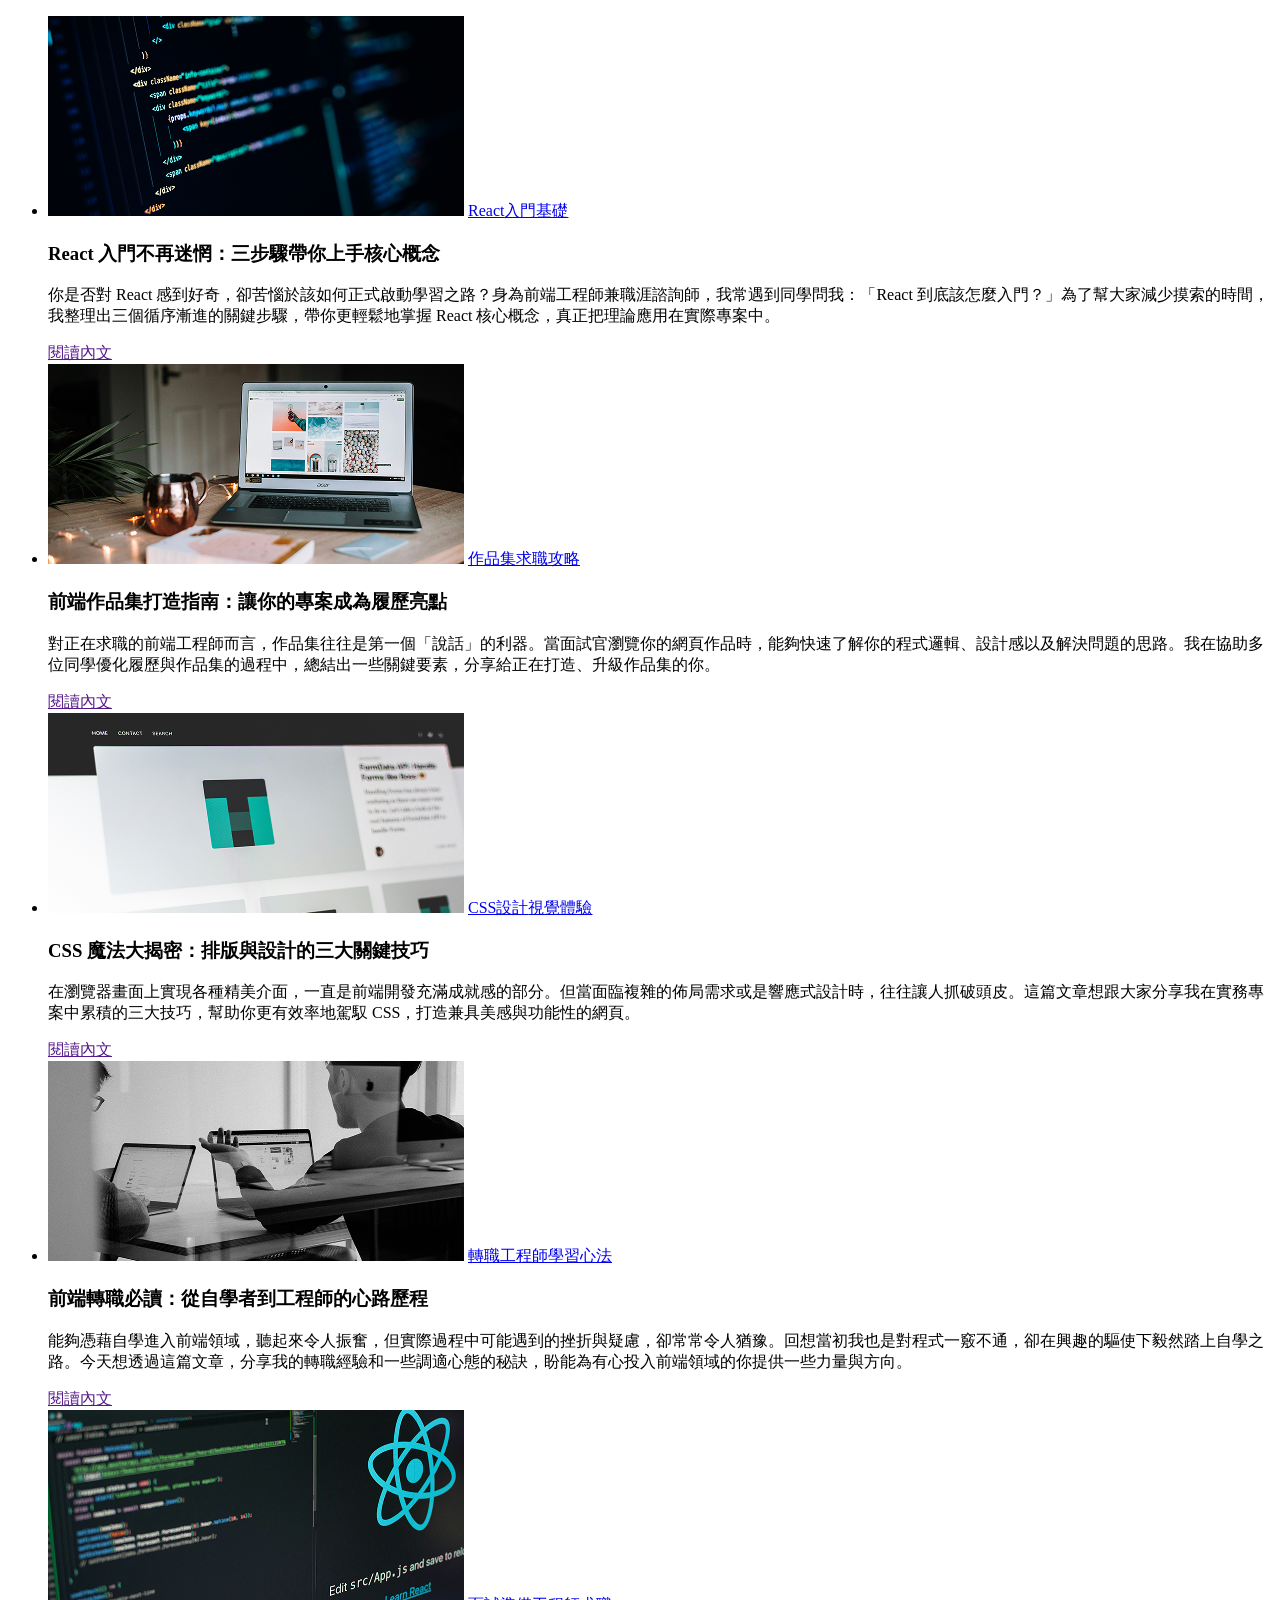
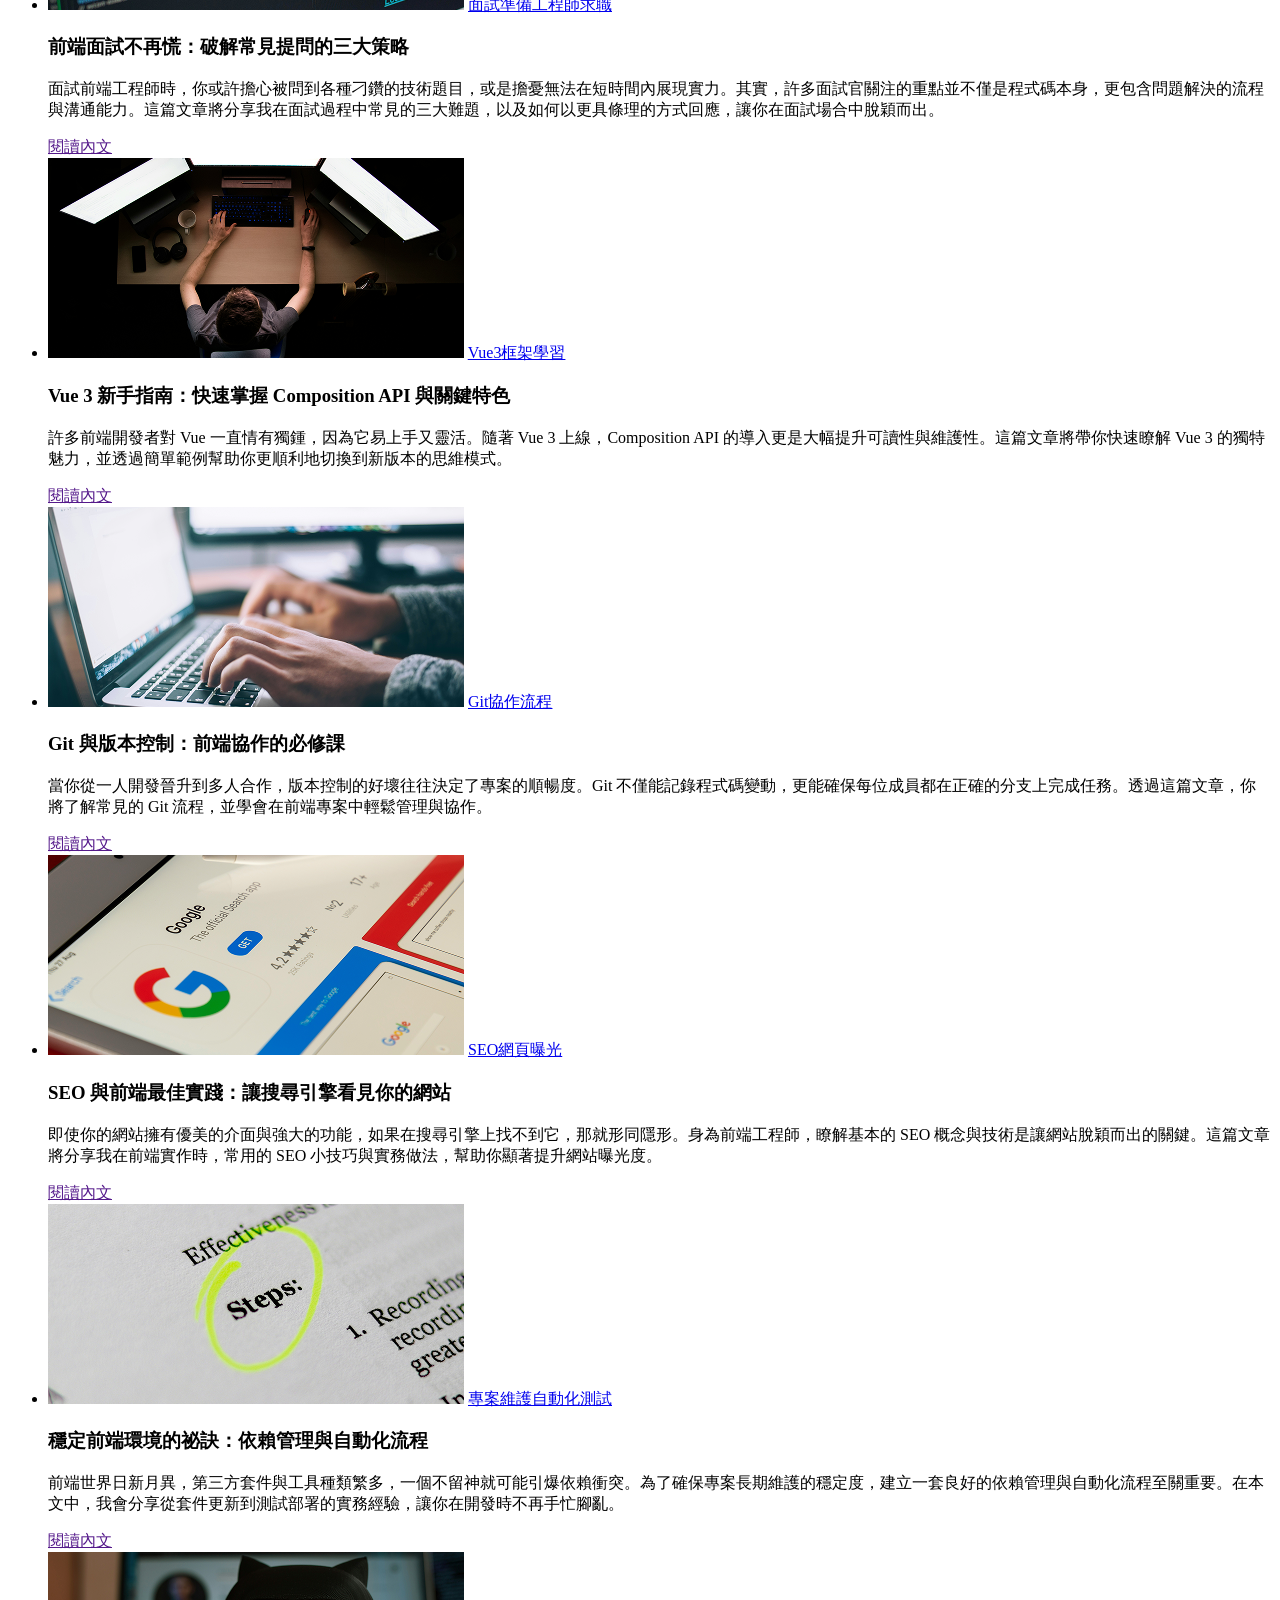
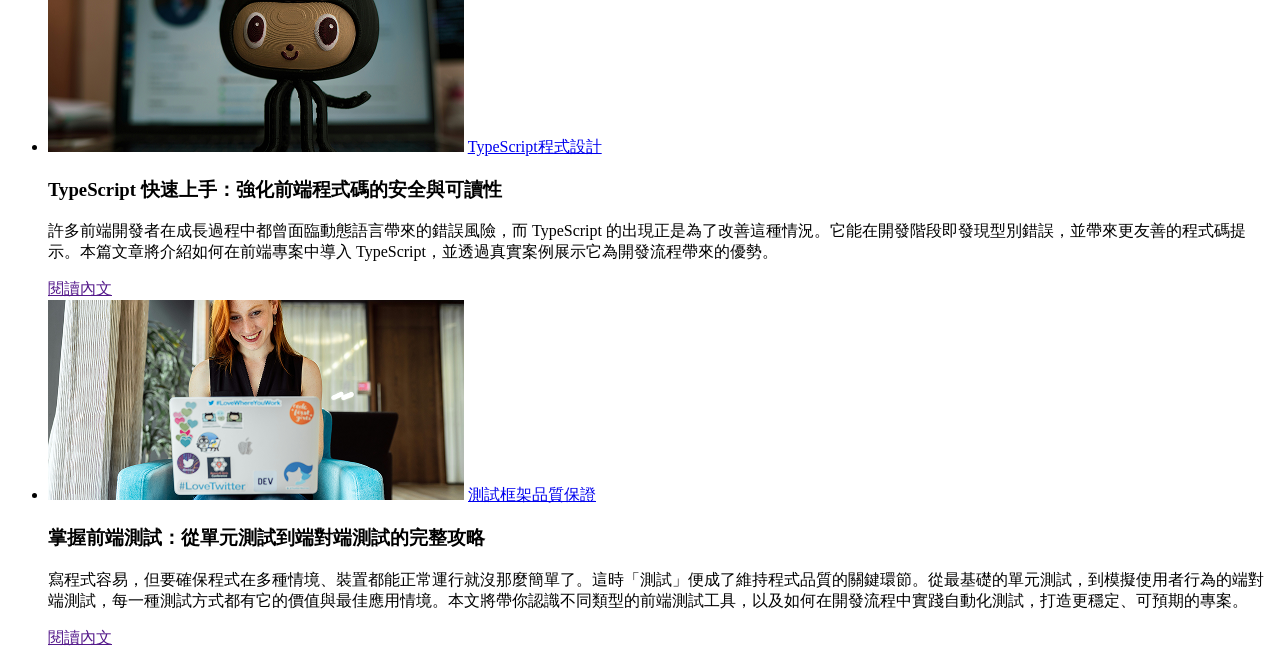
==== finaltask.html @ 33ef478a "htmlcode+pic" ====
<!DOCTYPE html>
<html lang="chinese">
<head>
    <meta charset="UTF-8">
    <meta name="viewport" content="width=device-width, initial-scale=1.0">
    <title>最終任務content</title>
    <link rel="stylesheet" href="finaltask.css">
</head>
<body>
    <div>
        <ul>
            <li>
                <img src="photo1.png" alt="pic1">
                <time datetime="2024/10/11"></time>
                <a href="#">React</a><a href="#">入門基礎</a>
                <h3>React 入門不再迷惘：三步驟帶你上手核心概念</h3>
                <p>你是否對 React 感到好奇，卻苦惱於該如何正式啟動學習之路？身為前端工程師兼職涯諮詢師，我常遇到同學問我：「React 到底該怎麼入門？」為了幫大家減少摸索的時間，我整理出三個循序漸進的關鍵步驟，帶你更輕鬆地掌握 React 核心概念，真正把理論應用在實際專案中。</p>
                <a href="">閱讀內文</a>
            </li>
            <li>
                <img src="photo2.png" alt="pic2">
                <time datetime="2024/09/07"></time>
                <a href="#">作品集</a><a href="#">求職攻略</a>
                <h3>前端作品集打造指南：讓你的專案成為履歷亮點</h3>
                <p>對正在求職的前端工程師而言，作品集往往是第一個「說話」的利器。當面試官瀏覽你的網頁作品時，能夠快速了解你的程式邏輯、設計感以及解決問題的思路。我在協助多位同學優化履歷與作品集的過程中，總結出一些關鍵要素，分享給正在打造、升級作品集的你。</p>
                <a href="">閱讀內文</a>
            </li>
            <li>
                <img src="photo3.png" alt="pic3">
                <time datetime="2024/09/03"></time>
                <a href="#">CSS設計</a><a href="#">視覺體驗</a>
                <h3>CSS 魔法大揭密：排版與設計的三大關鍵技巧</h3>
                <p>在瀏覽器畫面上實現各種精美介面，一直是前端開發充滿成就感的部分。但當面臨複雜的佈局需求或是響應式設計時，往往讓人抓破頭皮。這篇文章想跟大家分享我在實務專案中累積的三大技巧，幫助你更有效率地駕馭 CSS，打造兼具美感與功能性的網頁。</p>
                <a href="">閱讀內文</a>
            </li>
            <li>
                <img src="photo4.png" alt="pic4">
                <time datetime="2024/07/09"></time>
                <a href="#">轉職工程師</a><a href="#">學習心法</a>
                <h3>前端轉職必讀：從自學者到工程師的心路歷程</h3>
                <p>能夠憑藉自學進入前端領域，聽起來令人振奮，但實際過程中可能遇到的挫折與疑慮，卻常常令人猶豫。回想當初我也是對程式一竅不通，卻在興趣的驅使下毅然踏上自學之路。今天想透過這篇文章，分享我的轉職經驗和一些調適心態的秘訣，盼能為有心投入前端領域的你提供一些力量與方向。</p>
                <a href="">閱讀內文</a>
            </li>
            <li>
                <img src="photo5.png" alt="pic5">
                <time datetime="2024/07/08"></time>
                <a href="#">面試準備</a><a href="#">工程師求職</a>
                <h3>前端面試不再慌：破解常見提問的三大策略</h3>
                <p>面試前端工程師時，你或許擔心被問到各種刁鑽的技術題目，或是擔憂無法在短時間內展現實力。其實，許多面試官關注的重點並不僅是程式碼本身，更包含問題解決的流程與溝通能力。這篇文章將分享我在面試過程中常見的三大難題，以及如何以更具條理的方式回應，讓你在面試場合中脫穎而出。</p>
                <a href="">閱讀內文</a>
            </li>
            <li>
                <img src="photo6.png" alt="pic6">
                <time datetime="2024/06/29"></time>
                <a href="#">Vue3</a><a href="#">框架學習</a>
                <h3>Vue 3 新手指南：快速掌握 Composition API 與關鍵特色</h3>
                <p>許多前端開發者對 Vue 一直情有獨鍾，因為它易上手又靈活。隨著 Vue 3 上線，Composition API 的導入更是大幅提升可讀性與維護性。這篇文章將帶你快速瞭解 Vue 3 的獨特魅力，並透過簡單範例幫助你更順利地切換到新版本的思維模式。</p>
                <a href="">閱讀內文</a>
            </li>
            <li>
                <img src="photo7.png" alt="pic7">
                <time datetime="2024/05/04"></time>
                <a href="#">Git</a><a href="#">協作流程</a>
                <h3>Git 與版本控制：前端協作的必修課</h3>
                <p>當你從一人開發晉升到多人合作，版本控制的好壞往往決定了專案的順暢度。Git 不僅能記錄程式碼變動，更能確保每位成員都在正確的分支上完成任務。透過這篇文章，你將了解常見的 Git 流程，並學會在前端專案中輕鬆管理與協作。</p>
                <a href="">閱讀內文</a>
            </li>
            <li>
                <img src="photo8.png" alt="pic8">
                <time datetime="2024/05/01"></time>
                <a href="#">SEO</a><a href="#">網頁曝光</a>
                <h3>SEO 與前端最佳實踐：讓搜尋引擎看見你的網站</h3>
                <p>即使你的網站擁有優美的介面與強大的功能，如果在搜尋引擎上找不到它，那就形同隱形。身為前端工程師，瞭解基本的 SEO 概念與技術是讓網站脫穎而出的關鍵。這篇文章將分享我在前端實作時，常用的 SEO 小技巧與實務做法，幫助你顯著提升網站曝光度。</p>
                <a href="">閱讀內文</a>
            </li>
            <li>
                <img src="photo9.png" alt="pic9">
                <time datetime="2024/02/17"></time>
                <a href="#">專案維護</a><a href="#">自動化測試</a>
                <h3>穩定前端環境的祕訣：依賴管理與自動化流程</h3>
                <p>前端世界日新月異，第三方套件與工具種類繁多，一個不留神就可能引爆依賴衝突。為了確保專案長期維護的穩定度，建立一套良好的依賴管理與自動化流程至關重要。在本文中，我會分享從套件更新到測試部署的實務經驗，讓你在開發時不再手忙腳亂。</p>
                <a href="">閱讀內文</a>
            </li>
            <li>
                <img src="photo10.png" alt="pic10">
                <time datetime="2024/02/17"></time>
                <a href="#">TypeScript</a><a href="#">程式設計</a>
                <h3>TypeScript 快速上手：強化前端程式碼的安全與可讀性</h3>
                <p>許多前端開發者在成長過程中都曾面臨動態語言帶來的錯誤風險，而 TypeScript 的出現正是為了改善這種情況。它能在開發階段即發現型別錯誤，並帶來更友善的程式碼提示。本篇文章將介紹如何在前端專案中導入 TypeScript，並透過真實案例展示它為開發流程帶來的優勢。</p>
                <a href="">閱讀內文</a>
            </li>
            <li>
                <img src="photo11.png" alt="pic11">
                <time datetime="2024/02/07"></time>
                <a href="#">測試框架</a><a href="#">品質保證</a>
                <h3>掌握前端測試：從單元測試到端對端測試的完整攻略</h3>
                <p>寫程式容易，但要確保程式在多種情境、裝置都能正常運行就沒那麼簡單了。這時「測試」便成了維持程式品質的關鍵環節。從最基礎的單元測試，到模擬使用者行為的端對端測試，每一種測試方式都有它的價值與最佳應用情境。本文將帶你認識不同類型的前端測試工具，以及如何在開發流程中實踐自動化測試，打造更穩定、可預期的專案。</p>
                <a href="">閱讀內文</a>
            </li>
        </ul>
    </div>
</body>
</html>
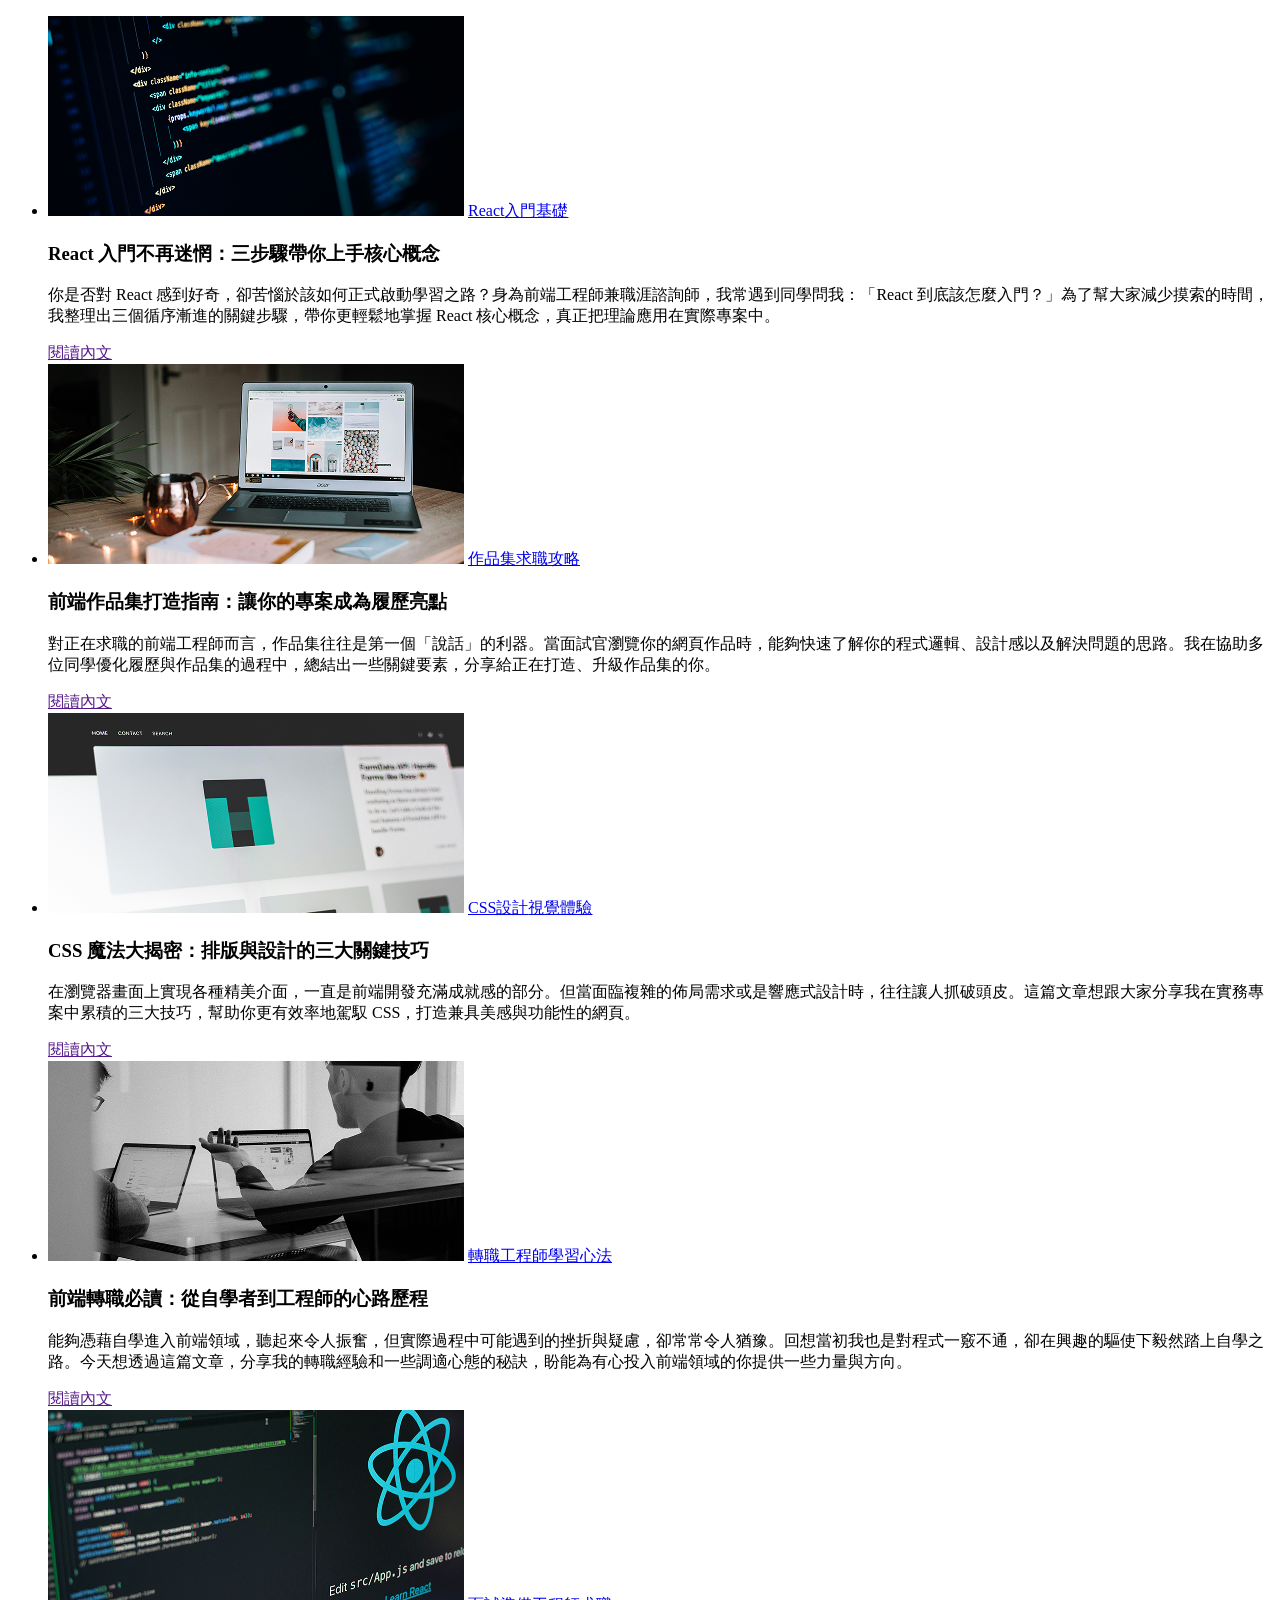
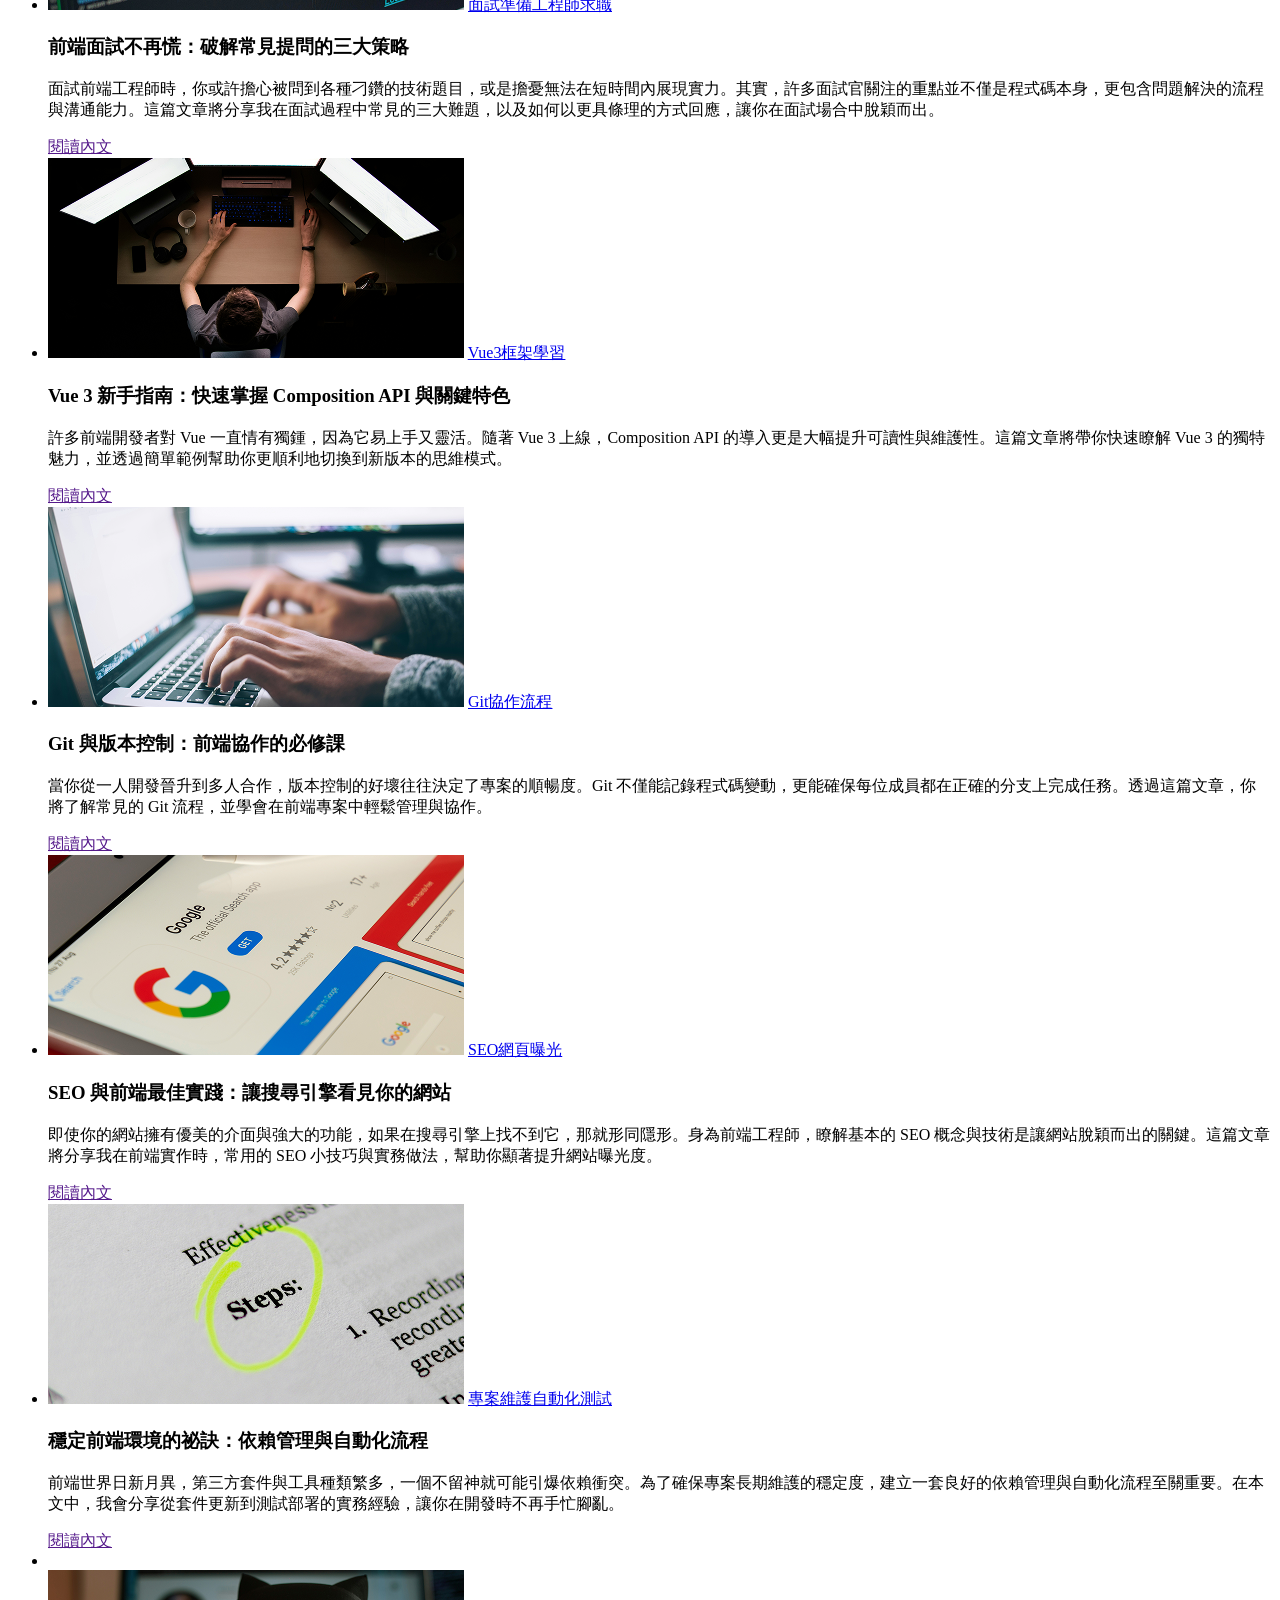
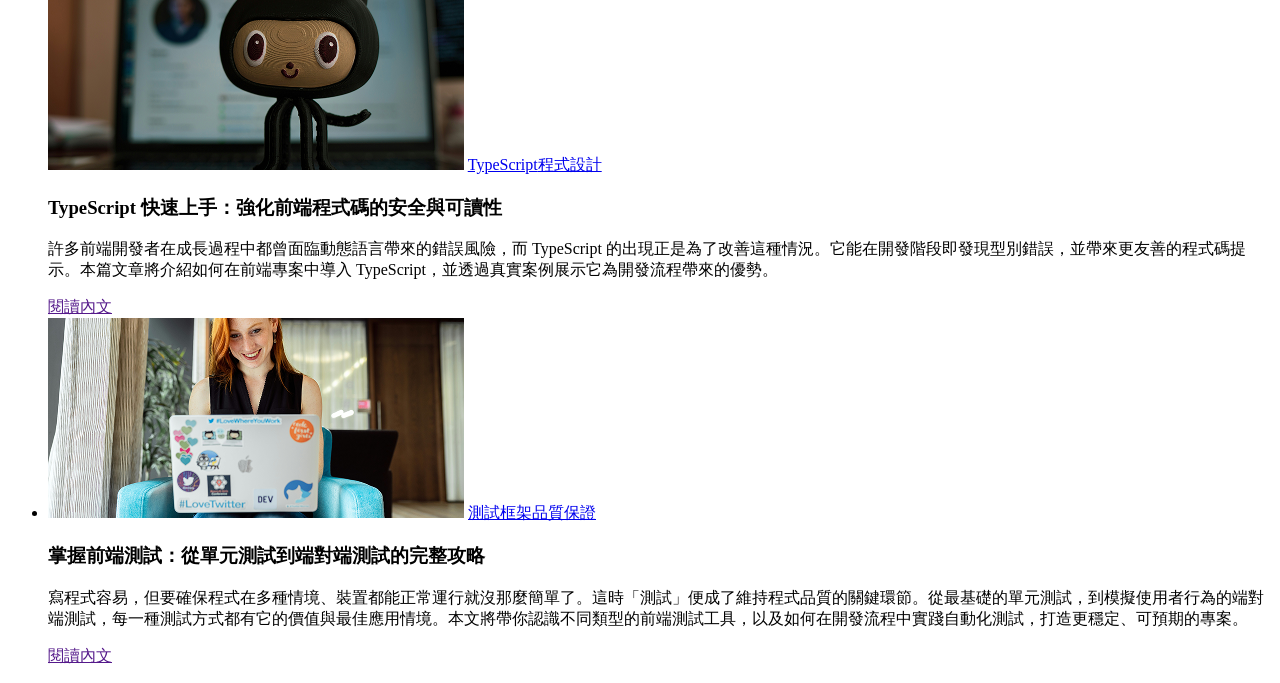
==== commit abd800c0: "edit" ====
--- a/finaltask.html
+++ b/finaltask.html
@@ -7,9 +7,9 @@
     <link rel="stylesheet" href="finaltask.css">
 </head>
 <body>
-    <div>
+    <div class=content>
         <ul>
-            <li>
+            <li class="box">
                 <img src="photo1.png" alt="pic1">
                 <time datetime="2024/10/11"></time>
                 <a href="#">React</a><a href="#">入門基礎</a>
@@ -17,7 +17,7 @@
                 <p>你是否對 React 感到好奇，卻苦惱於該如何正式啟動學習之路？身為前端工程師兼職涯諮詢師，我常遇到同學問我：「React 到底該怎麼入門？」為了幫大家減少摸索的時間，我整理出三個循序漸進的關鍵步驟，帶你更輕鬆地掌握 React 核心概念，真正把理論應用在實際專案中。</p>
                 <a href="">閱讀內文</a>
             </li>
-            <li>
+            <li class="box">
                 <img src="photo2.png" alt="pic2">
                 <time datetime="2024/09/07"></time>
                 <a href="#">作品集</a><a href="#">求職攻略</a>
@@ -25,7 +25,7 @@
                 <p>對正在求職的前端工程師而言，作品集往往是第一個「說話」的利器。當面試官瀏覽你的網頁作品時，能夠快速了解你的程式邏輯、設計感以及解決問題的思路。我在協助多位同學優化履歷與作品集的過程中，總結出一些關鍵要素，分享給正在打造、升級作品集的你。</p>
                 <a href="">閱讀內文</a>
             </li>
-            <li>
+            <li class="box">
                 <img src="photo3.png" alt="pic3">
                 <time datetime="2024/09/03"></time>
                 <a href="#">CSS設計</a><a href="#">視覺體驗</a>
@@ -33,7 +33,7 @@
                 <p>在瀏覽器畫面上實現各種精美介面，一直是前端開發充滿成就感的部分。但當面臨複雜的佈局需求或是響應式設計時，往往讓人抓破頭皮。這篇文章想跟大家分享我在實務專案中累積的三大技巧，幫助你更有效率地駕馭 CSS，打造兼具美感與功能性的網頁。</p>
                 <a href="">閱讀內文</a>
             </li>
-            <li>
+            <li class="box">
                 <img src="photo4.png" alt="pic4">
                 <time datetime="2024/07/09"></time>
                 <a href="#">轉職工程師</a><a href="#">學習心法</a>
@@ -41,7 +41,7 @@
                 <p>能夠憑藉自學進入前端領域，聽起來令人振奮，但實際過程中可能遇到的挫折與疑慮，卻常常令人猶豫。回想當初我也是對程式一竅不通，卻在興趣的驅使下毅然踏上自學之路。今天想透過這篇文章，分享我的轉職經驗和一些調適心態的秘訣，盼能為有心投入前端領域的你提供一些力量與方向。</p>
                 <a href="">閱讀內文</a>
             </li>
-            <li>
+            <li class="box">
                 <img src="photo5.png" alt="pic5">
                 <time datetime="2024/07/08"></time>
                 <a href="#">面試準備</a><a href="#">工程師求職</a>
@@ -49,7 +49,7 @@
                 <p>面試前端工程師時，你或許擔心被問到各種刁鑽的技術題目，或是擔憂無法在短時間內展現實力。其實，許多面試官關注的重點並不僅是程式碼本身，更包含問題解決的流程與溝通能力。這篇文章將分享我在面試過程中常見的三大難題，以及如何以更具條理的方式回應，讓你在面試場合中脫穎而出。</p>
                 <a href="">閱讀內文</a>
             </li>
-            <li>
+            <li class="box">
                 <img src="photo6.png" alt="pic6">
                 <time datetime="2024/06/29"></time>
                 <a href="#">Vue3</a><a href="#">框架學習</a>
@@ -57,7 +57,7 @@
                 <p>許多前端開發者對 Vue 一直情有獨鍾，因為它易上手又靈活。隨著 Vue 3 上線，Composition API 的導入更是大幅提升可讀性與維護性。這篇文章將帶你快速瞭解 Vue 3 的獨特魅力，並透過簡單範例幫助你更順利地切換到新版本的思維模式。</p>
                 <a href="">閱讀內文</a>
             </li>
-            <li>
+            <li class="box">
                 <img src="photo7.png" alt="pic7">
                 <time datetime="2024/05/04"></time>
                 <a href="#">Git</a><a href="#">協作流程</a>
@@ -65,7 +65,7 @@
                 <p>當你從一人開發晉升到多人合作，版本控制的好壞往往決定了專案的順暢度。Git 不僅能記錄程式碼變動，更能確保每位成員都在正確的分支上完成任務。透過這篇文章，你將了解常見的 Git 流程，並學會在前端專案中輕鬆管理與協作。</p>
                 <a href="">閱讀內文</a>
             </li>
-            <li>
+            <li class="box">
                 <img src="photo8.png" alt="pic8">
                 <time datetime="2024/05/01"></time>
                 <a href="#">SEO</a><a href="#">網頁曝光</a>
@@ -73,7 +73,7 @@
                 <p>即使你的網站擁有優美的介面與強大的功能，如果在搜尋引擎上找不到它，那就形同隱形。身為前端工程師，瞭解基本的 SEO 概念與技術是讓網站脫穎而出的關鍵。這篇文章將分享我在前端實作時，常用的 SEO 小技巧與實務做法，幫助你顯著提升網站曝光度。</p>
                 <a href="">閱讀內文</a>
             </li>
-            <li>
+            <li class="box">
                 <img src="photo9.png" alt="pic9">
                 <time datetime="2024/02/17"></time>
                 <a href="#">專案維護</a><a href="#">自動化測試</a>
@@ -81,7 +81,7 @@
                 <p>前端世界日新月異，第三方套件與工具種類繁多，一個不留神就可能引爆依賴衝突。為了確保專案長期維護的穩定度，建立一套良好的依賴管理與自動化流程至關重要。在本文中，我會分享從套件更新到測試部署的實務經驗，讓你在開發時不再手忙腳亂。</p>
                 <a href="">閱讀內文</a>
             </li>
-            <li>
+            <li class="box"></li>
                 <img src="photo10.png" alt="pic10">
                 <time datetime="2024/02/17"></time>
                 <a href="#">TypeScript</a><a href="#">程式設計</a>
@@ -89,7 +89,7 @@
                 <p>許多前端開發者在成長過程中都曾面臨動態語言帶來的錯誤風險，而 TypeScript 的出現正是為了改善這種情況。它能在開發階段即發現型別錯誤，並帶來更友善的程式碼提示。本篇文章將介紹如何在前端專案中導入 TypeScript，並透過真實案例展示它為開發流程帶來的優勢。</p>
                 <a href="">閱讀內文</a>
             </li>
-            <li>
+            <li class="box">
                 <img src="photo11.png" alt="pic11">
                 <time datetime="2024/02/07"></time>
                 <a href="#">測試框架</a><a href="#">品質保證</a>
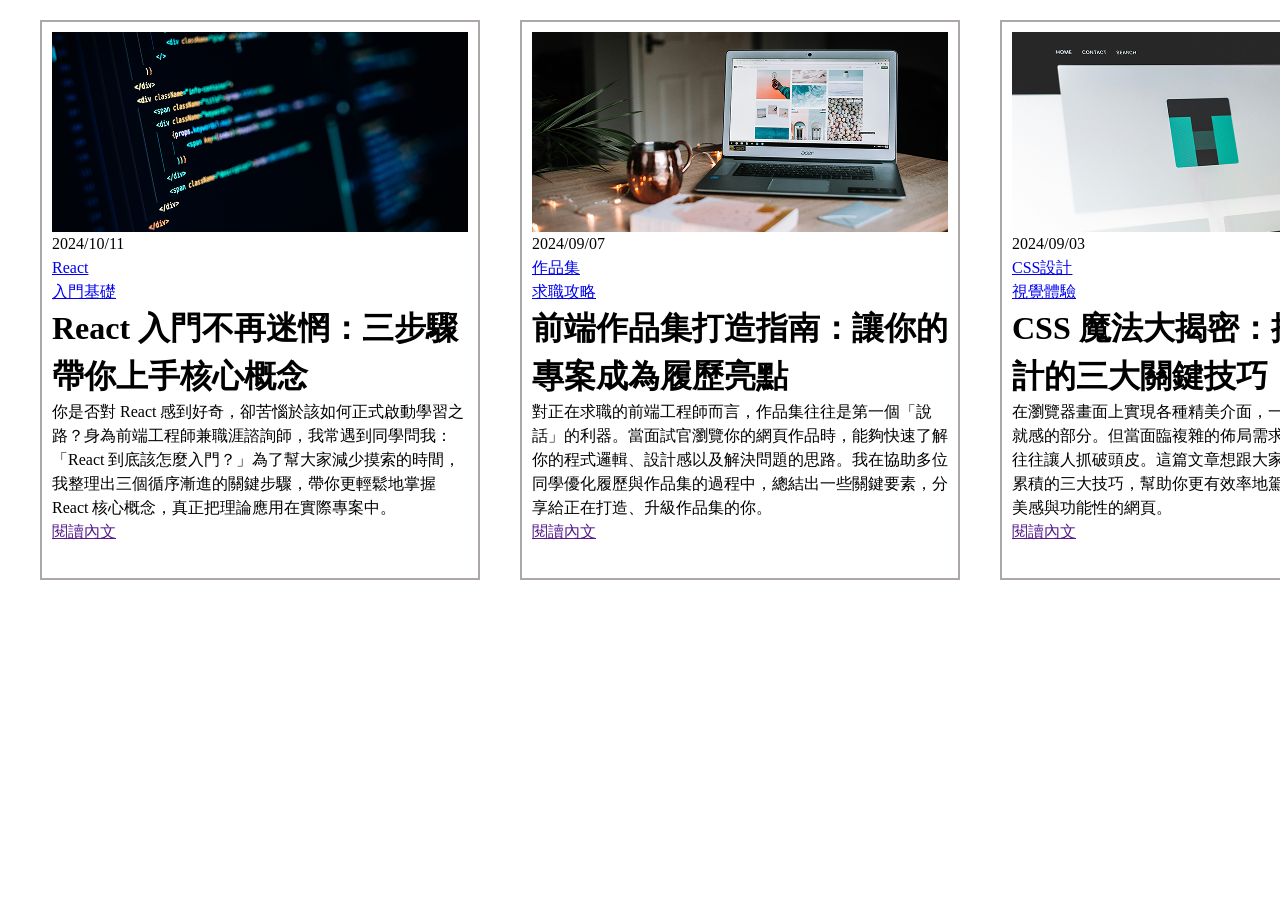
==== commit 7032d596: "edit" ====
--- a/finaltask.html
+++ b/finaltask.html
@@ -8,10 +8,10 @@
 </head>
 <body>
     <div class=content>
-        <ul>
+        <ul class="list">
             <li class="box">
                 <img src="photo1.png" alt="pic1">
-                <time datetime="2024/10/11"></time>
+                <time datetime="2024/10/11">2024/10/11</time>
                 <a href="#">React</a><a href="#">入門基礎</a>
                 <h3>React 入門不再迷惘：三步驟帶你上手核心概念</h3>
                 <p>你是否對 React 感到好奇，卻苦惱於該如何正式啟動學習之路？身為前端工程師兼職涯諮詢師，我常遇到同學問我：「React 到底該怎麼入門？」為了幫大家減少摸索的時間，我整理出三個循序漸進的關鍵步驟，帶你更輕鬆地掌握 React 核心概念，真正把理論應用在實際專案中。</p>
@@ -19,7 +19,7 @@
             </li>
             <li class="box">
                 <img src="photo2.png" alt="pic2">
-                <time datetime="2024/09/07"></time>
+                <time datetime="2024/09/07">2024/09/07</time>
                 <a href="#">作品集</a><a href="#">求職攻略</a>
                 <h3>前端作品集打造指南：讓你的專案成為履歷亮點</h3>
                 <p>對正在求職的前端工程師而言，作品集往往是第一個「說話」的利器。當面試官瀏覽你的網頁作品時，能夠快速了解你的程式邏輯、設計感以及解決問題的思路。我在協助多位同學優化履歷與作品集的過程中，總結出一些關鍵要素，分享給正在打造、升級作品集的你。</p>
@@ -27,7 +27,7 @@
             </li>
             <li class="box">
                 <img src="photo3.png" alt="pic3">
-                <time datetime="2024/09/03"></time>
+                <time datetime="2024/09/03">2024/09/03</time>
                 <a href="#">CSS設計</a><a href="#">視覺體驗</a>
                 <h3>CSS 魔法大揭密：排版與設計的三大關鍵技巧</h3>
                 <p>在瀏覽器畫面上實現各種精美介面，一直是前端開發充滿成就感的部分。但當面臨複雜的佈局需求或是響應式設計時，往往讓人抓破頭皮。這篇文章想跟大家分享我在實務專案中累積的三大技巧，幫助你更有效率地駕馭 CSS，打造兼具美感與功能性的網頁。</p>
@@ -35,7 +35,7 @@
             </li>
             <li class="box">
                 <img src="photo4.png" alt="pic4">
-                <time datetime="2024/07/09"></time>
+                <time datetime="2024/07/09">2024/07/09</time>
                 <a href="#">轉職工程師</a><a href="#">學習心法</a>
                 <h3>前端轉職必讀：從自學者到工程師的心路歷程</h3>
                 <p>能夠憑藉自學進入前端領域，聽起來令人振奮，但實際過程中可能遇到的挫折與疑慮，卻常常令人猶豫。回想當初我也是對程式一竅不通，卻在興趣的驅使下毅然踏上自學之路。今天想透過這篇文章，分享我的轉職經驗和一些調適心態的秘訣，盼能為有心投入前端領域的你提供一些力量與方向。</p>
@@ -43,7 +43,7 @@
             </li>
             <li class="box">
                 <img src="photo5.png" alt="pic5">
-                <time datetime="2024/07/08"></time>
+                <time datetime="2024/07/08">2024/07/08</time>
                 <a href="#">面試準備</a><a href="#">工程師求職</a>
                 <h3>前端面試不再慌：破解常見提問的三大策略</h3>
                 <p>面試前端工程師時，你或許擔心被問到各種刁鑽的技術題目，或是擔憂無法在短時間內展現實力。其實，許多面試官關注的重點並不僅是程式碼本身，更包含問題解決的流程與溝通能力。這篇文章將分享我在面試過程中常見的三大難題，以及如何以更具條理的方式回應，讓你在面試場合中脫穎而出。</p>
@@ -51,7 +51,7 @@
             </li>
             <li class="box">
                 <img src="photo6.png" alt="pic6">
-                <time datetime="2024/06/29"></time>
+                <time datetime="2024/06/29">2024/06/29</time>
                 <a href="#">Vue3</a><a href="#">框架學習</a>
                 <h3>Vue 3 新手指南：快速掌握 Composition API 與關鍵特色</h3>
                 <p>許多前端開發者對 Vue 一直情有獨鍾，因為它易上手又靈活。隨著 Vue 3 上線，Composition API 的導入更是大幅提升可讀性與維護性。這篇文章將帶你快速瞭解 Vue 3 的獨特魅力，並透過簡單範例幫助你更順利地切換到新版本的思維模式。</p>
@@ -59,7 +59,7 @@
             </li>
             <li class="box">
                 <img src="photo7.png" alt="pic7">
-                <time datetime="2024/05/04"></time>
+                <time datetime="2024/05/04">2024/05/04</time>
                 <a href="#">Git</a><a href="#">協作流程</a>
                 <h3>Git 與版本控制：前端協作的必修課</h3>
                 <p>當你從一人開發晉升到多人合作，版本控制的好壞往往決定了專案的順暢度。Git 不僅能記錄程式碼變動，更能確保每位成員都在正確的分支上完成任務。透過這篇文章，你將了解常見的 Git 流程，並學會在前端專案中輕鬆管理與協作。</p>
@@ -67,7 +67,7 @@
             </li>
             <li class="box">
                 <img src="photo8.png" alt="pic8">
-                <time datetime="2024/05/01"></time>
+                <time datetime="2024/05/01">2024/05/01</time>
                 <a href="#">SEO</a><a href="#">網頁曝光</a>
                 <h3>SEO 與前端最佳實踐：讓搜尋引擎看見你的網站</h3>
                 <p>即使你的網站擁有優美的介面與強大的功能，如果在搜尋引擎上找不到它，那就形同隱形。身為前端工程師，瞭解基本的 SEO 概念與技術是讓網站脫穎而出的關鍵。這篇文章將分享我在前端實作時，常用的 SEO 小技巧與實務做法，幫助你顯著提升網站曝光度。</p>
@@ -75,7 +75,7 @@
             </li>
             <li class="box">
                 <img src="photo9.png" alt="pic9">
-                <time datetime="2024/02/17"></time>
+                <time datetime="2024/02/17">2024/02/17</time>
                 <a href="#">專案維護</a><a href="#">自動化測試</a>
                 <h3>穩定前端環境的祕訣：依賴管理與自動化流程</h3>
                 <p>前端世界日新月異，第三方套件與工具種類繁多，一個不留神就可能引爆依賴衝突。為了確保專案長期維護的穩定度，建立一套良好的依賴管理與自動化流程至關重要。在本文中，我會分享從套件更新到測試部署的實務經驗，讓你在開發時不再手忙腳亂。</p>
@@ -83,7 +83,7 @@
             </li>
             <li class="box"></li>
                 <img src="photo10.png" alt="pic10">
-                <time datetime="2024/02/17"></time>
+                <time datetime="2024/02/17">2024/02/17</time>
                 <a href="#">TypeScript</a><a href="#">程式設計</a>
                 <h3>TypeScript 快速上手：強化前端程式碼的安全與可讀性</h3>
                 <p>許多前端開發者在成長過程中都曾面臨動態語言帶來的錯誤風險，而 TypeScript 的出現正是為了改善這種情況。它能在開發階段即發現型別錯誤，並帶來更友善的程式碼提示。本篇文章將介紹如何在前端專案中導入 TypeScript，並透過真實案例展示它為開發流程帶來的優勢。</p>
@@ -91,7 +91,7 @@
             </li>
             <li class="box">
                 <img src="photo11.png" alt="pic11">
-                <time datetime="2024/02/07"></time>
+                <time datetime="2024/02/07">2024/02/07</time>
                 <a href="#">測試框架</a><a href="#">品質保證</a>
                 <h3>掌握前端測試：從單元測試到端對端測試的完整攻略</h3>
                 <p>寫程式容易，但要確保程式在多種情境、裝置都能正常運行就沒那麼簡單了。這時「測試」便成了維持程式品質的關鍵環節。從最基礎的單元測試，到模擬使用者行為的端對端測試，每一種測試方式都有它的價值與最佳應用情境。本文將帶你認識不同類型的前端測試工具，以及如何在開發流程中實踐自動化測試，打造更穩定、可預期的專案。</p>
--- a/finaltask.css
+++ b/finaltask.css
@@ -0,0 +1,78 @@
+/* http://meyerweb.com/eric/tools/css/reset/ 
+   v2.0 | 20110126
+   License: none (public domain)
+*/
+
+html, body, div, span, applet, object, iframe,
+h1, h2, h3, h4, h5, h6, p, blockquote, pre,
+a, abbr, acronym, address, big, cite, code,
+del, dfn, em, img, ins, kbd, q, s, samp,
+small, strike, strong, sub, sup, tt, var,
+b, u, i, center,
+dl, dt, dd, ol, ul, li,
+fieldset, form, label, legend,
+table, caption, tbody, tfoot, thead, tr, th, td,
+article, aside, canvas, details, embed, 
+figure, figcaption, footer, header, hgroup, 
+menu, nav, output, ruby, section, summary,
+time, mark, audio, video {
+	margin: 0;
+	padding: 0;
+	border: 0;
+	font-size: 100%;
+	font: inherit;
+	vertical-align: baseline;
+}
+/* HTML5 display-role reset for older browsers */
+article, aside, details, figcaption, figure, 
+footer, header, hgroup, menu, nav, section {
+	display: block;
+}
+body {
+	line-height: 1;
+}
+ol, ul {
+	list-style: none;
+}
+blockquote, q {
+	quotes: none;
+}
+blockquote:before, blockquote:after,
+q:before, q:after {
+	content: '';
+	content: none;
+}
+table {
+	border-collapse: collapse;
+	border-spacing: 0;
+}
+h3{
+    font-size: 32px;
+    font-weight: bold;
+}
+.content{
+    display: flex;
+    flex-direction: row;
+    max-width: 1200px;
+    padding: 0 20px;
+    justify-content: space-between;
+    flex-wrap: wrap;
+}
+
+.list{
+    width: 416px;
+    display: flex;
+    flex-direction: row;
+    
+}
+.box{
+    width: 416px;
+    display: flex;
+    flex-direction: column;
+    align-items: left;
+    margin: 20px;
+    padding: 10px;
+    border: 2px solid #ada7a7;
+    line-height: 1.5;
+    }
+    
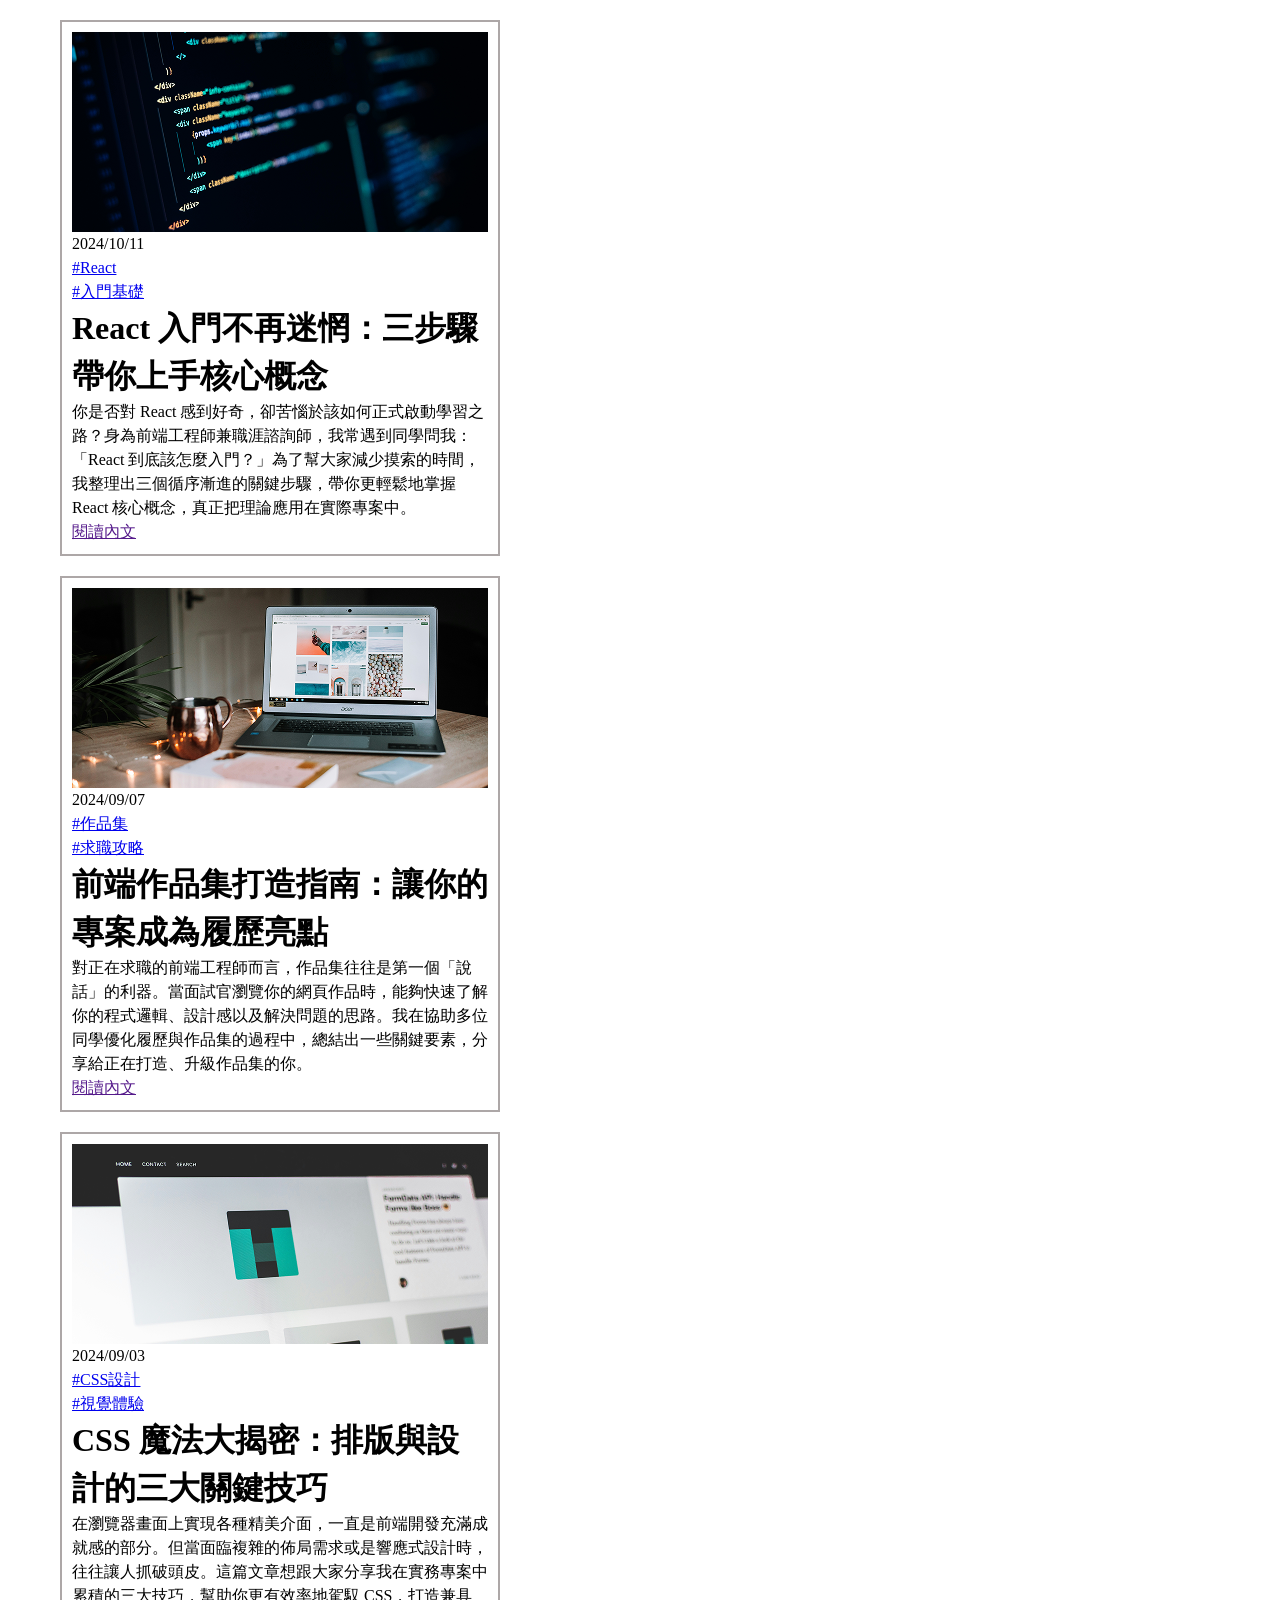
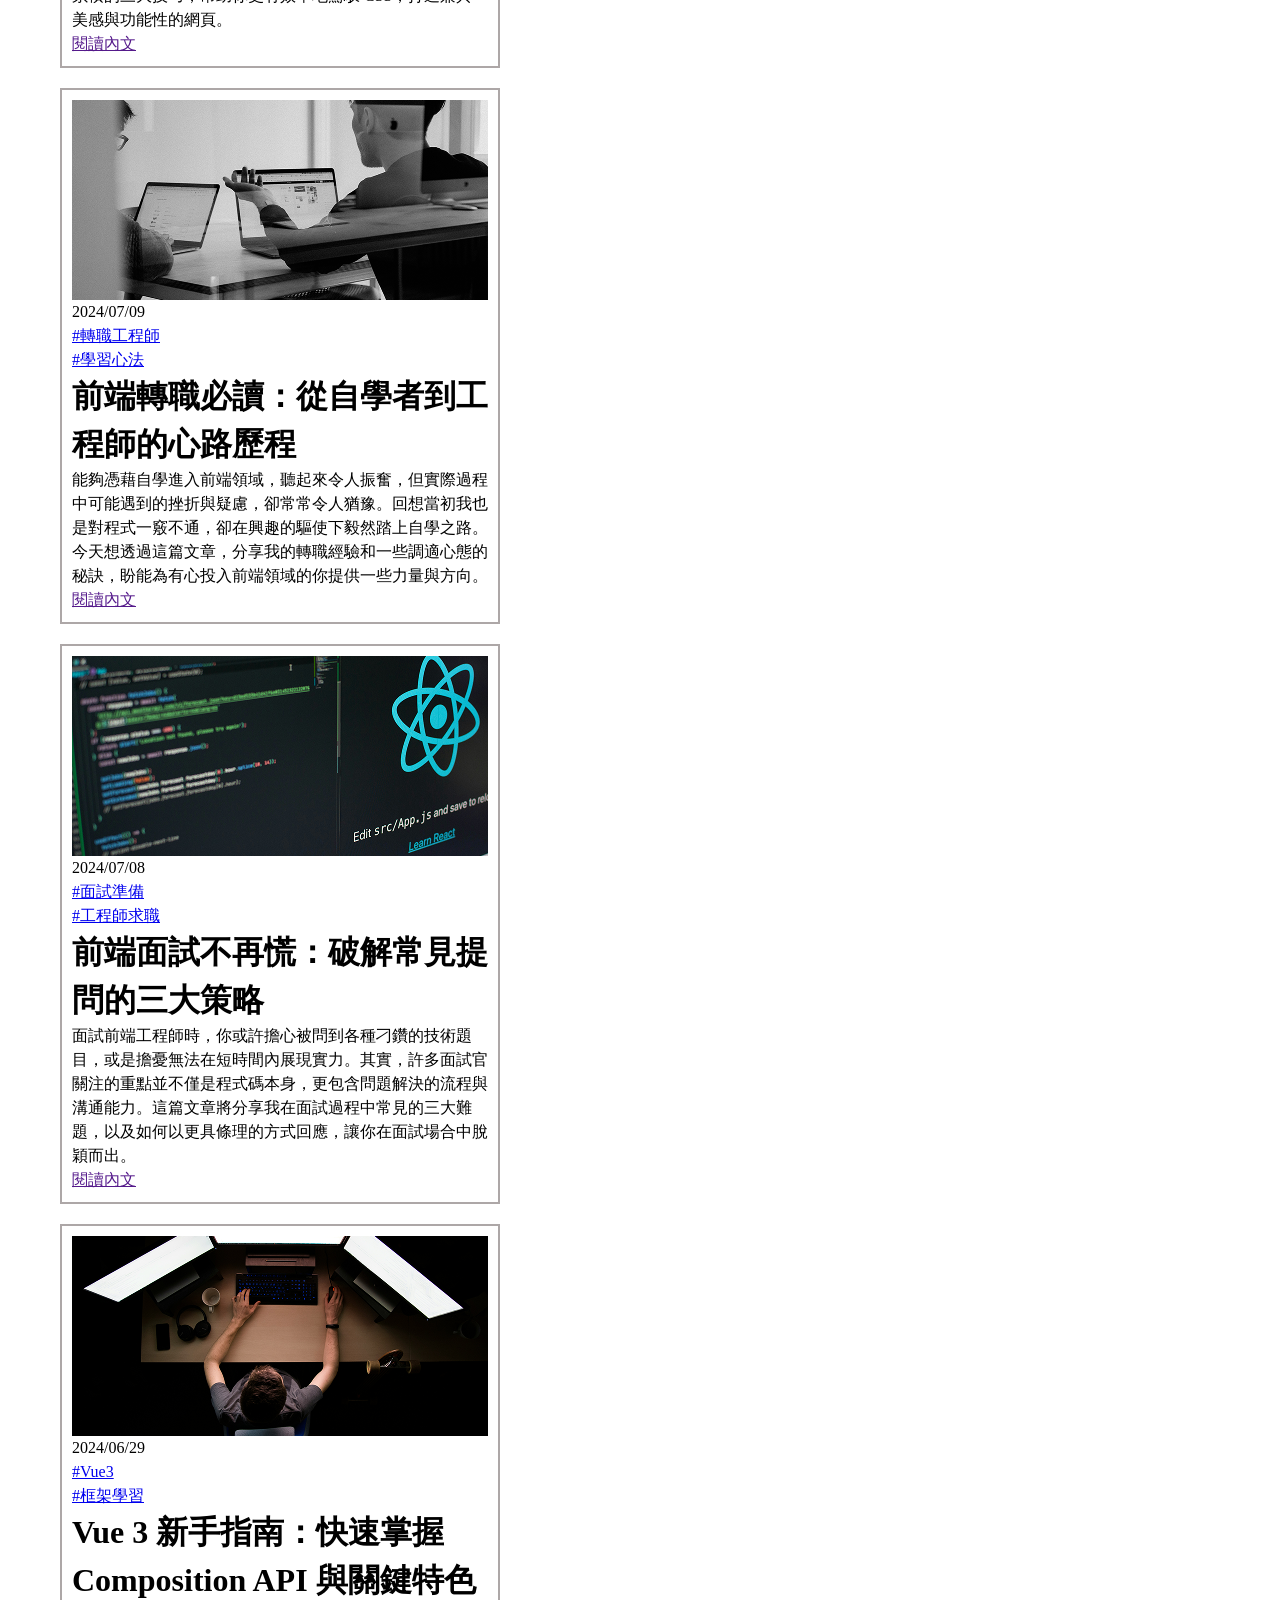
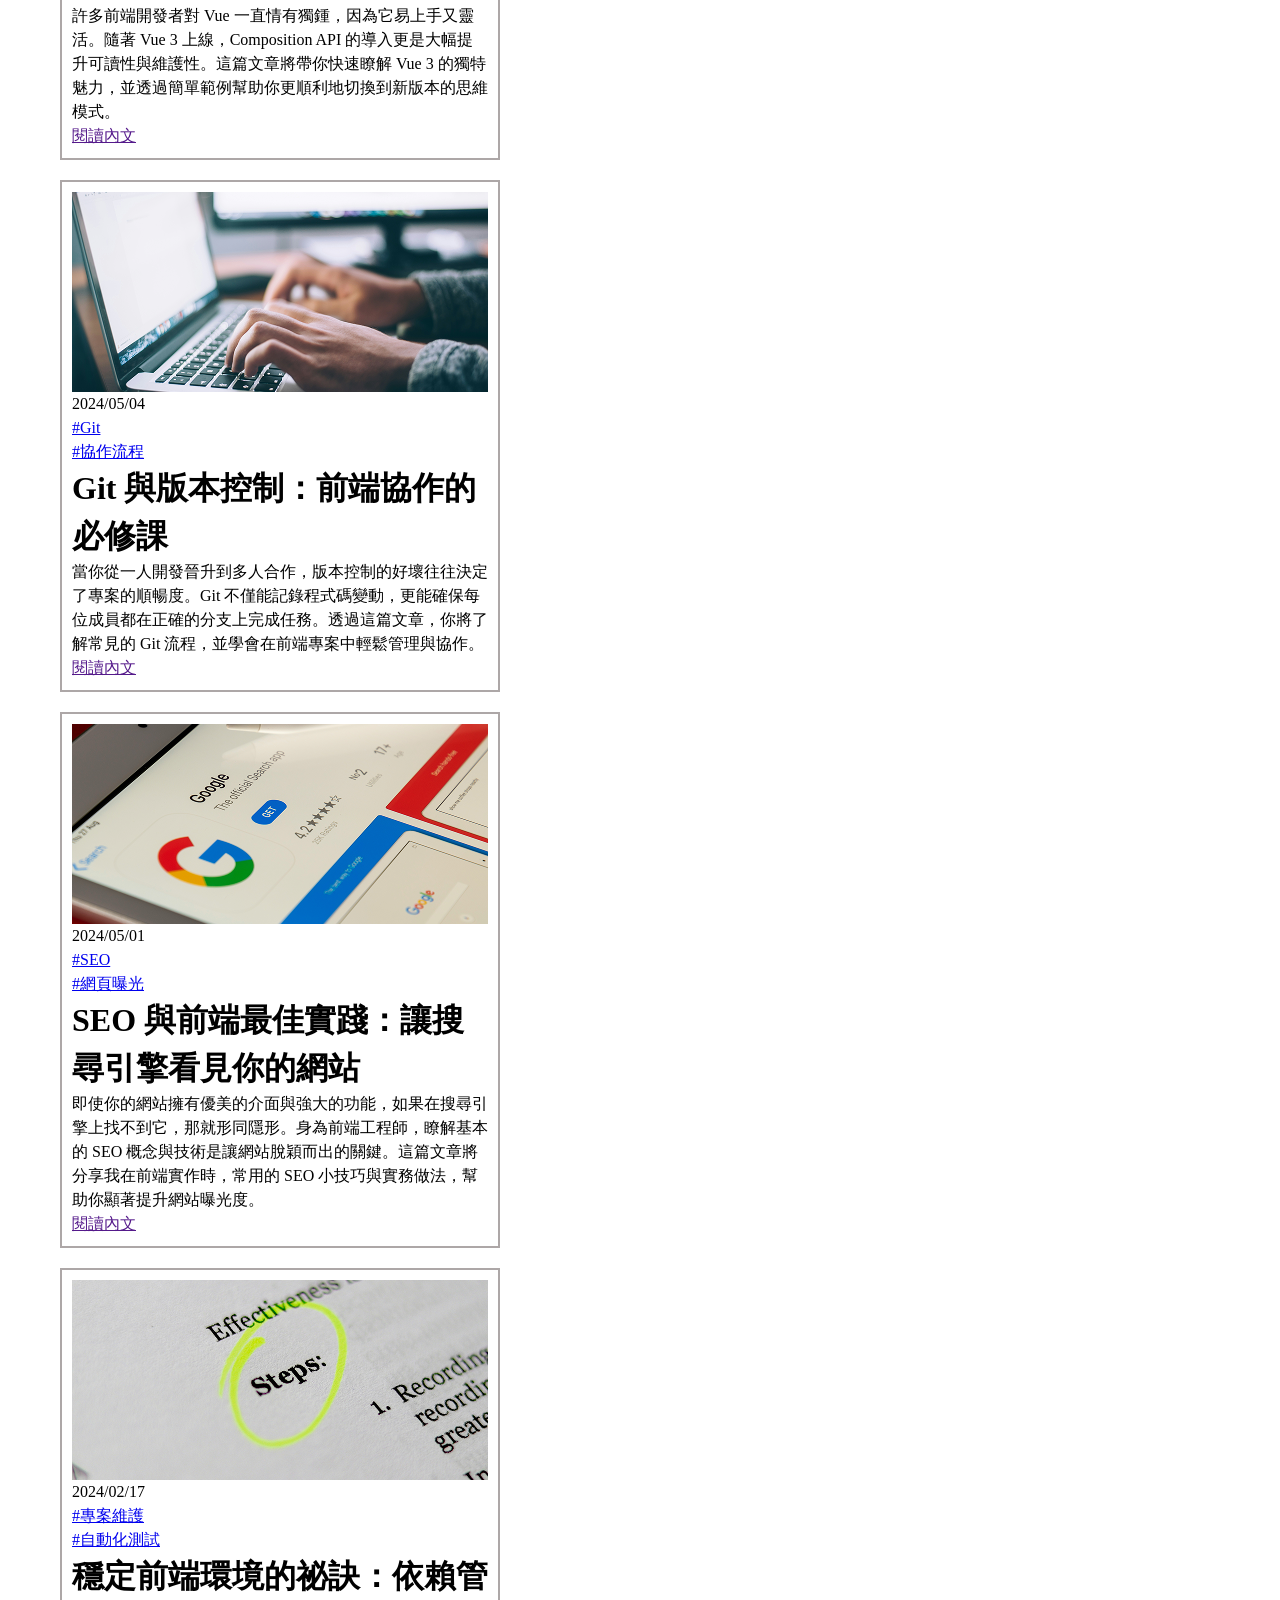
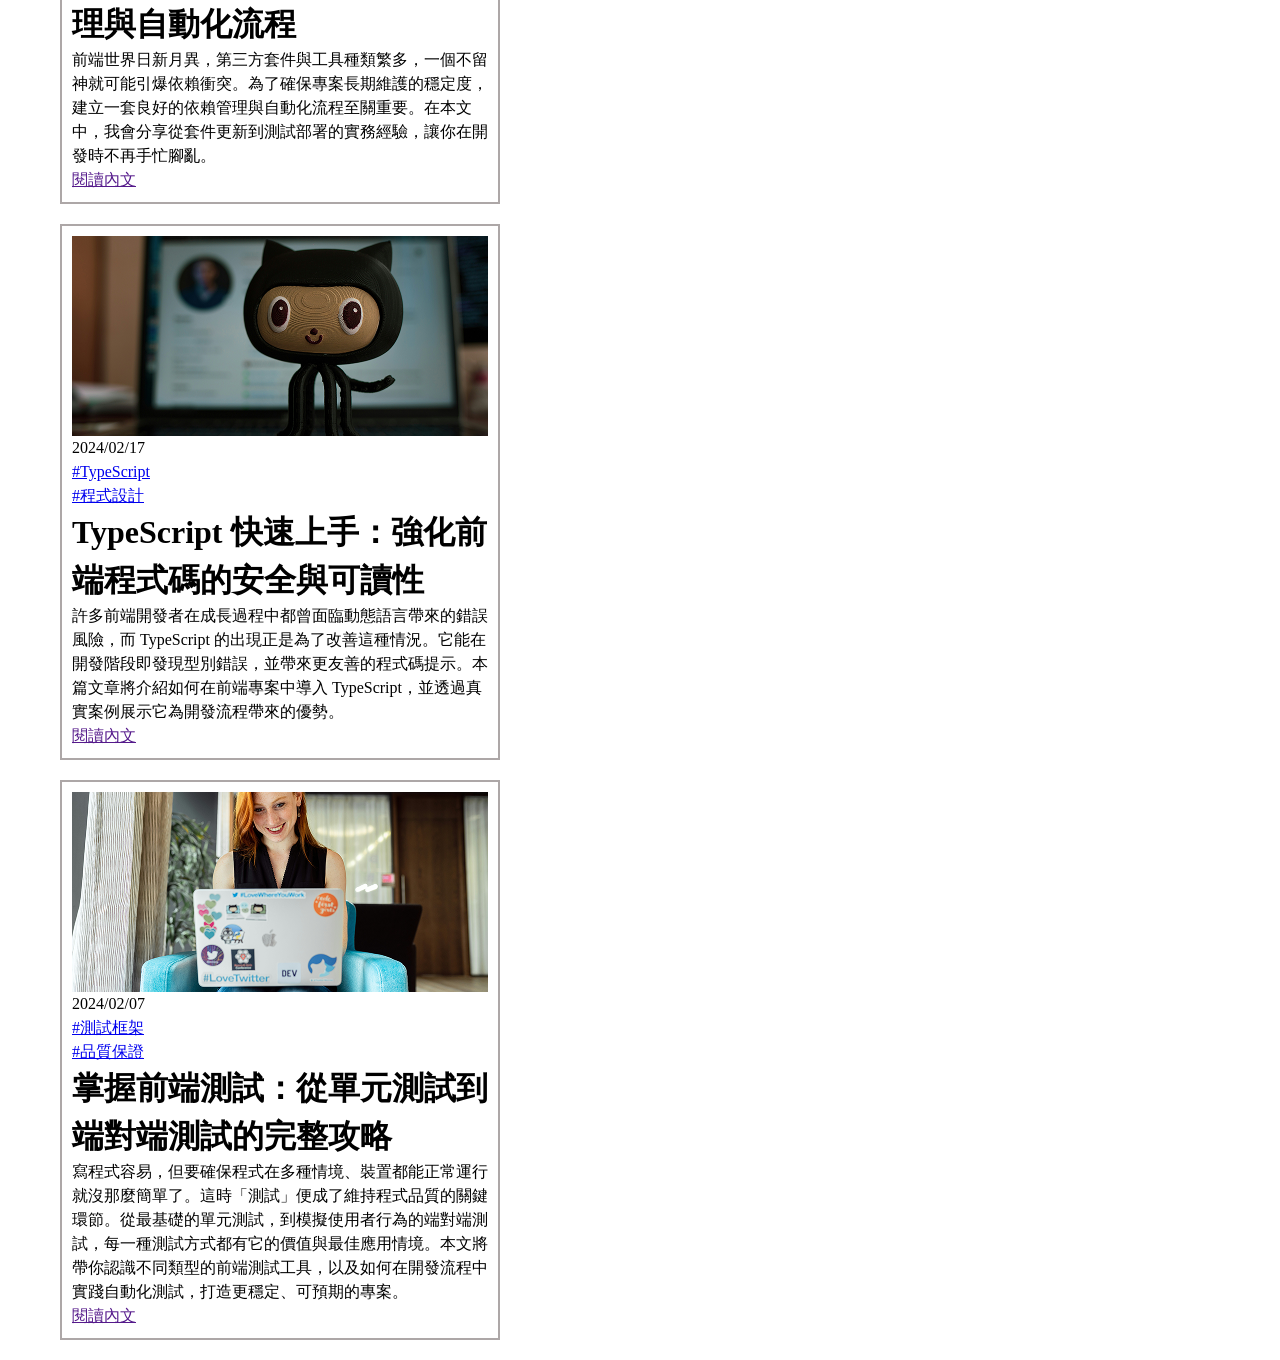
==== commit 55214e8d: "edit" ====
--- a/finaltask.html
+++ b/finaltask.html
@@ -12,7 +12,7 @@
             <li class="box">
                 <img src="photo1.png" alt="pic1">
                 <time datetime="2024/10/11">2024/10/11</time>
-                <a href="#">React</a><a href="#">入門基礎</a>
+                <a href="#">#React</a><a href="#">#入門基礎</a>
                 <h3>React 入門不再迷惘：三步驟帶你上手核心概念</h3>
                 <p>你是否對 React 感到好奇，卻苦惱於該如何正式啟動學習之路？身為前端工程師兼職涯諮詢師，我常遇到同學問我：「React 到底該怎麼入門？」為了幫大家減少摸索的時間，我整理出三個循序漸進的關鍵步驟，帶你更輕鬆地掌握 React 核心概念，真正把理論應用在實際專案中。</p>
                 <a href="">閱讀內文</a>
@@ -20,7 +20,7 @@
             <li class="box">
                 <img src="photo2.png" alt="pic2">
                 <time datetime="2024/09/07">2024/09/07</time>
-                <a href="#">作品集</a><a href="#">求職攻略</a>
+                <a href="#">#作品集</a><a href="#">#求職攻略</a>
                 <h3>前端作品集打造指南：讓你的專案成為履歷亮點</h3>
                 <p>對正在求職的前端工程師而言，作品集往往是第一個「說話」的利器。當面試官瀏覽你的網頁作品時，能夠快速了解你的程式邏輯、設計感以及解決問題的思路。我在協助多位同學優化履歷與作品集的過程中，總結出一些關鍵要素，分享給正在打造、升級作品集的你。</p>
                 <a href="">閱讀內文</a>
@@ -28,7 +28,7 @@
             <li class="box">
                 <img src="photo3.png" alt="pic3">
                 <time datetime="2024/09/03">2024/09/03</time>
-                <a href="#">CSS設計</a><a href="#">視覺體驗</a>
+                <a href="#">#CSS設計</a><a href="#">#視覺體驗</a>
                 <h3>CSS 魔法大揭密：排版與設計的三大關鍵技巧</h3>
                 <p>在瀏覽器畫面上實現各種精美介面，一直是前端開發充滿成就感的部分。但當面臨複雜的佈局需求或是響應式設計時，往往讓人抓破頭皮。這篇文章想跟大家分享我在實務專案中累積的三大技巧，幫助你更有效率地駕馭 CSS，打造兼具美感與功能性的網頁。</p>
                 <a href="">閱讀內文</a>
@@ -36,7 +36,7 @@
             <li class="box">
                 <img src="photo4.png" alt="pic4">
                 <time datetime="2024/07/09">2024/07/09</time>
-                <a href="#">轉職工程師</a><a href="#">學習心法</a>
+                <a href="#">#轉職工程師</a><a href="#">#學習心法</a>
                 <h3>前端轉職必讀：從自學者到工程師的心路歷程</h3>
                 <p>能夠憑藉自學進入前端領域，聽起來令人振奮，但實際過程中可能遇到的挫折與疑慮，卻常常令人猶豫。回想當初我也是對程式一竅不通，卻在興趣的驅使下毅然踏上自學之路。今天想透過這篇文章，分享我的轉職經驗和一些調適心態的秘訣，盼能為有心投入前端領域的你提供一些力量與方向。</p>
                 <a href="">閱讀內文</a>
@@ -44,7 +44,7 @@
             <li class="box">
                 <img src="photo5.png" alt="pic5">
                 <time datetime="2024/07/08">2024/07/08</time>
-                <a href="#">面試準備</a><a href="#">工程師求職</a>
+                <a href="#">#面試準備</a><a href="#">#工程師求職</a>
                 <h3>前端面試不再慌：破解常見提問的三大策略</h3>
                 <p>面試前端工程師時，你或許擔心被問到各種刁鑽的技術題目，或是擔憂無法在短時間內展現實力。其實，許多面試官關注的重點並不僅是程式碼本身，更包含問題解決的流程與溝通能力。這篇文章將分享我在面試過程中常見的三大難題，以及如何以更具條理的方式回應，讓你在面試場合中脫穎而出。</p>
                 <a href="">閱讀內文</a>
@@ -52,7 +52,7 @@
             <li class="box">
                 <img src="photo6.png" alt="pic6">
                 <time datetime="2024/06/29">2024/06/29</time>
-                <a href="#">Vue3</a><a href="#">框架學習</a>
+                <a href="#">#Vue3</a><a href="#">#框架學習</a>
                 <h3>Vue 3 新手指南：快速掌握 Composition API 與關鍵特色</h3>
                 <p>許多前端開發者對 Vue 一直情有獨鍾，因為它易上手又靈活。隨著 Vue 3 上線，Composition API 的導入更是大幅提升可讀性與維護性。這篇文章將帶你快速瞭解 Vue 3 的獨特魅力，並透過簡單範例幫助你更順利地切換到新版本的思維模式。</p>
                 <a href="">閱讀內文</a>
@@ -60,7 +60,7 @@
             <li class="box">
                 <img src="photo7.png" alt="pic7">
                 <time datetime="2024/05/04">2024/05/04</time>
-                <a href="#">Git</a><a href="#">協作流程</a>
+                <a href="#">#Git</a><a href="#">#協作流程</a>
                 <h3>Git 與版本控制：前端協作的必修課</h3>
                 <p>當你從一人開發晉升到多人合作，版本控制的好壞往往決定了專案的順暢度。Git 不僅能記錄程式碼變動，更能確保每位成員都在正確的分支上完成任務。透過這篇文章，你將了解常見的 Git 流程，並學會在前端專案中輕鬆管理與協作。</p>
                 <a href="">閱讀內文</a>
@@ -68,7 +68,7 @@
             <li class="box">
                 <img src="photo8.png" alt="pic8">
                 <time datetime="2024/05/01">2024/05/01</time>
-                <a href="#">SEO</a><a href="#">網頁曝光</a>
+                <a href="#">#SEO</a><a href="#">#網頁曝光</a>
                 <h3>SEO 與前端最佳實踐：讓搜尋引擎看見你的網站</h3>
                 <p>即使你的網站擁有優美的介面與強大的功能，如果在搜尋引擎上找不到它，那就形同隱形。身為前端工程師，瞭解基本的 SEO 概念與技術是讓網站脫穎而出的關鍵。這篇文章將分享我在前端實作時，常用的 SEO 小技巧與實務做法，幫助你顯著提升網站曝光度。</p>
                 <a href="">閱讀內文</a>
@@ -76,15 +76,15 @@
             <li class="box">
                 <img src="photo9.png" alt="pic9">
                 <time datetime="2024/02/17">2024/02/17</time>
-                <a href="#">專案維護</a><a href="#">自動化測試</a>
+                <a href="#">#專案維護</a><a href="#">#自動化測試</a>
                 <h3>穩定前端環境的祕訣：依賴管理與自動化流程</h3>
                 <p>前端世界日新月異，第三方套件與工具種類繁多，一個不留神就可能引爆依賴衝突。為了確保專案長期維護的穩定度，建立一套良好的依賴管理與自動化流程至關重要。在本文中，我會分享從套件更新到測試部署的實務經驗，讓你在開發時不再手忙腳亂。</p>
                 <a href="">閱讀內文</a>
             </li>
-            <li class="box"></li>
+            <li class="box">
                 <img src="photo10.png" alt="pic10">
                 <time datetime="2024/02/17">2024/02/17</time>
-                <a href="#">TypeScript</a><a href="#">程式設計</a>
+                <a href="#">#TypeScript</a><a href="#">#程式設計</a>
                 <h3>TypeScript 快速上手：強化前端程式碼的安全與可讀性</h3>
                 <p>許多前端開發者在成長過程中都曾面臨動態語言帶來的錯誤風險，而 TypeScript 的出現正是為了改善這種情況。它能在開發階段即發現型別錯誤，並帶來更友善的程式碼提示。本篇文章將介紹如何在前端專案中導入 TypeScript，並透過真實案例展示它為開發流程帶來的優勢。</p>
                 <a href="">閱讀內文</a>
@@ -92,7 +92,7 @@
             <li class="box">
                 <img src="photo11.png" alt="pic11">
                 <time datetime="2024/02/07">2024/02/07</time>
-                <a href="#">測試框架</a><a href="#">品質保證</a>
+                <a href="#">#測試框架</a><a href="#">#品質保證</a>
                 <h3>掌握前端測試：從單元測試到端對端測試的完整攻略</h3>
                 <p>寫程式容易，但要確保程式在多種情境、裝置都能正常運行就沒那麼簡單了。這時「測試」便成了維持程式品質的關鍵環節。從最基礎的單元測試，到模擬使用者行為的端對端測試，每一種測試方式都有它的價值與最佳應用情境。本文將帶你認識不同類型的前端測試工具，以及如何在開發流程中實踐自動化測試，打造更穩定、可預期的專案。</p>
                 <a href="">閱讀內文</a>
--- a/finaltask.css
+++ b/finaltask.css
@@ -55,15 +55,15 @@
     flex-direction: row;
     max-width: 1200px;
     padding: 0 20px;
+    flex-wrap: wrap;
     justify-content: space-between;
-    flex-wrap: wrap;
+    margin: 0 auto; 
 }
 
 .list{
-    width: 416px;
+    max-width: 1200px;
     display: flex;
-    flex-direction: row;
-    
+    display:block;
 }
 .box{
     width: 416px;
@@ -75,4 +75,4 @@
     border: 2px solid #ada7a7;
     line-height: 1.5;
     }
-    +
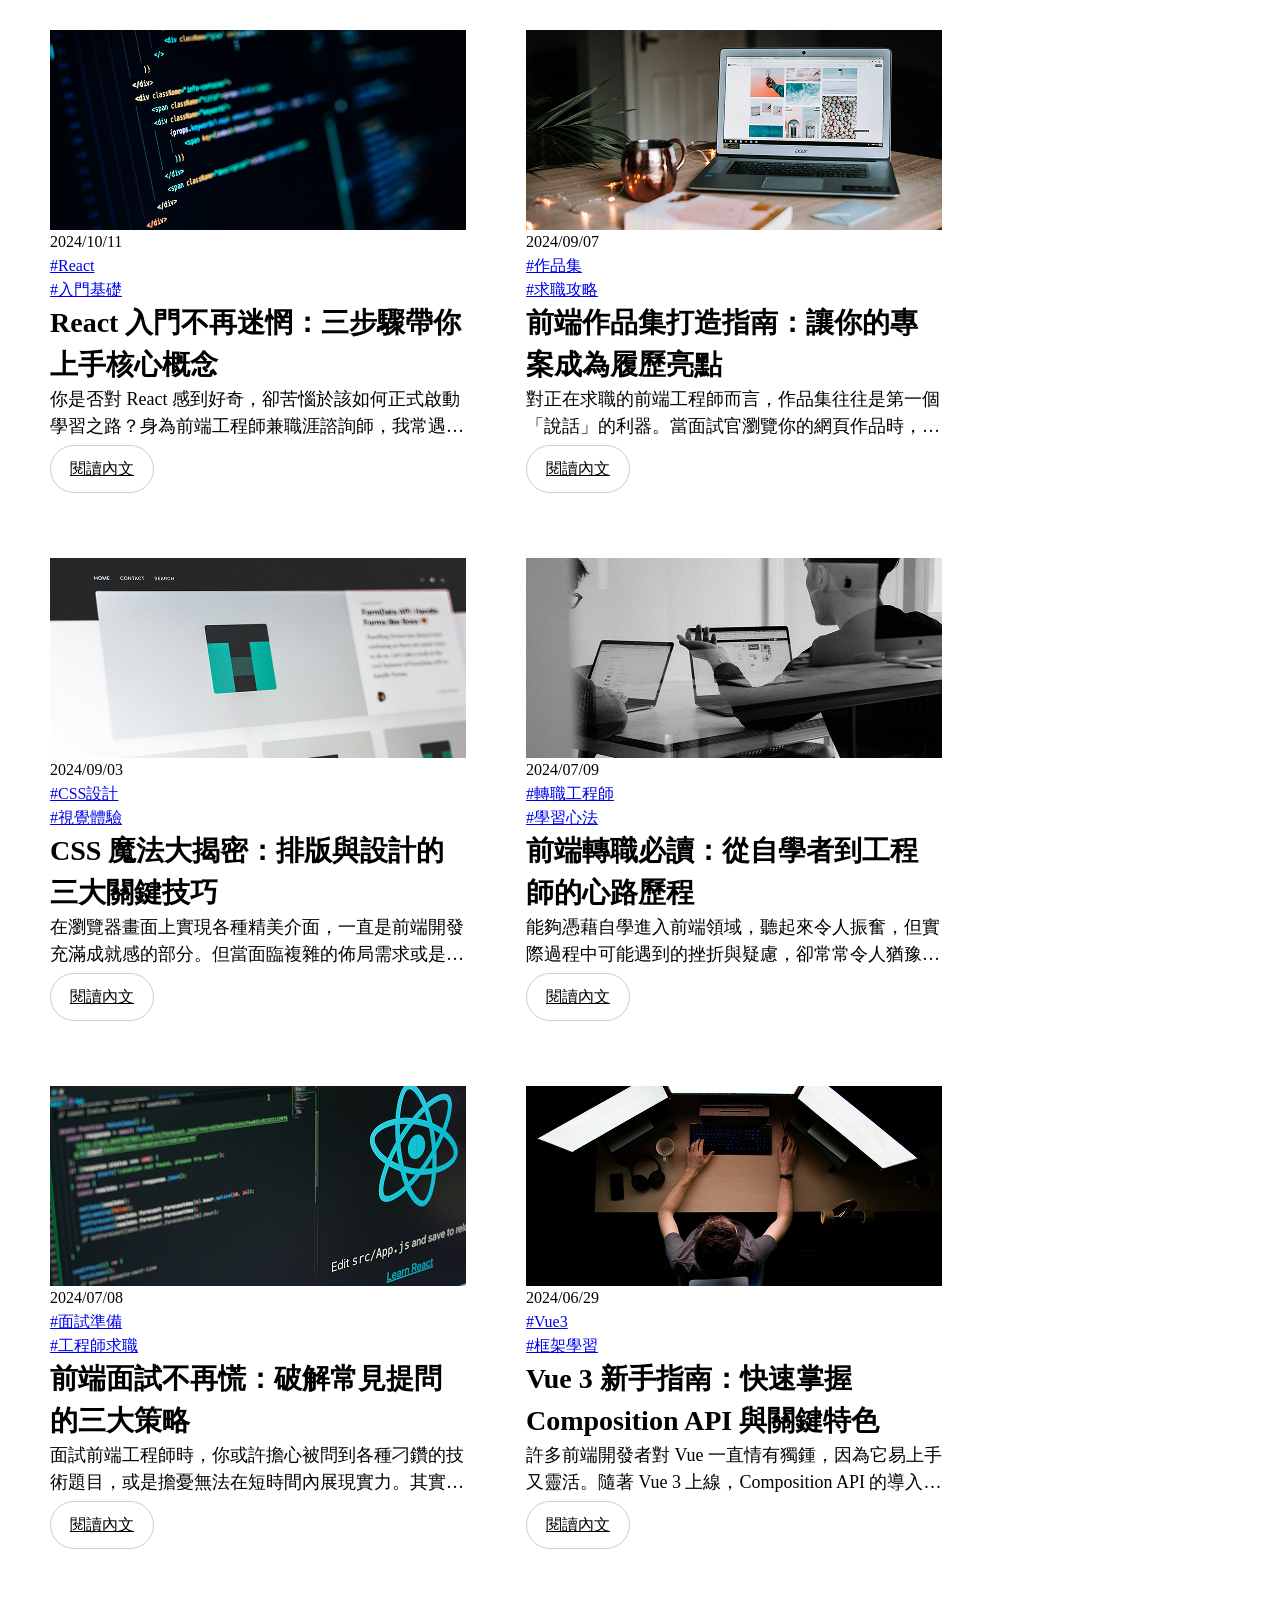
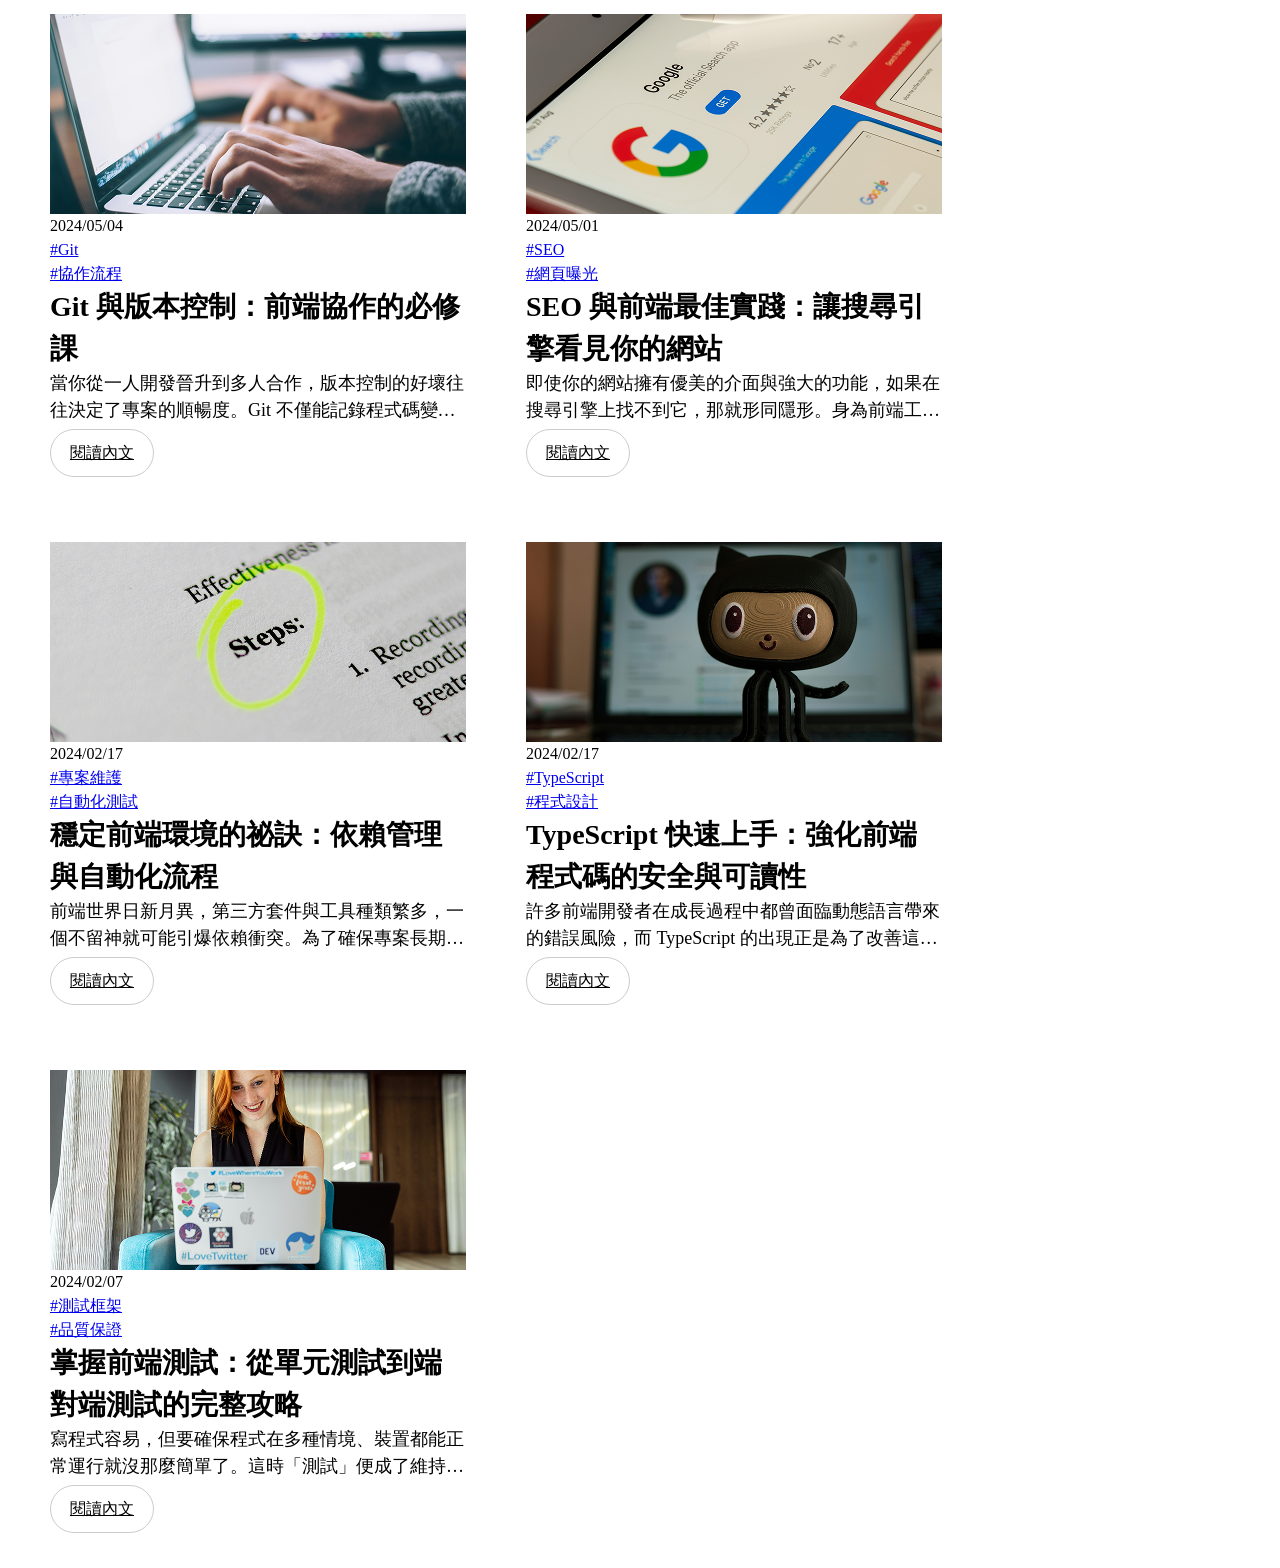
==== commit b9cb9bbc: "edit" ====
--- a/finaltask.html
+++ b/finaltask.html
@@ -1,5 +1,5 @@
 <!DOCTYPE html>
-<html lang="chinese">
+<html lang="zh-TW">
 <head>
     <meta charset="UTF-8">
     <meta name="viewport" content="width=device-width, initial-scale=1.0">
@@ -8,96 +8,97 @@
 </head>
 <body>
     <div class=content>
-        <ul class="list">
-            <li class="box">
+        <div><ul class="list">
+            <li>
+                <div class="box">
                 <img src="photo1.png" alt="pic1">
                 <time datetime="2024/10/11">2024/10/11</time>
-                <a href="#">#React</a><a href="#">#入門基礎</a>
+                <a href="#"class=hashtag>#React</a><a class=hashtag href="#">#入門基礎</a>
                 <h3>React 入門不再迷惘：三步驟帶你上手核心概念</h3>
                 <p>你是否對 React 感到好奇，卻苦惱於該如何正式啟動學習之路？身為前端工程師兼職涯諮詢師，我常遇到同學問我：「React 到底該怎麼入門？」為了幫大家減少摸索的時間，我整理出三個循序漸進的關鍵步驟，帶你更輕鬆地掌握 React 核心概念，真正把理論應用在實際專案中。</p>
-                <a href="">閱讀內文</a>
+                <a class=click href="">閱讀內文</a></div>
             </li>
-            <li class="box">
+            <li ><div class="box">
                 <img src="photo2.png" alt="pic2">
                 <time datetime="2024/09/07">2024/09/07</time>
-                <a href="#">#作品集</a><a href="#">#求職攻略</a>
+                <a class=hashtag href="#">#作品集</a><a class=hashtag href="#">#求職攻略</a>
                 <h3>前端作品集打造指南：讓你的專案成為履歷亮點</h3>
                 <p>對正在求職的前端工程師而言，作品集往往是第一個「說話」的利器。當面試官瀏覽你的網頁作品時，能夠快速了解你的程式邏輯、設計感以及解決問題的思路。我在協助多位同學優化履歷與作品集的過程中，總結出一些關鍵要素，分享給正在打造、升級作品集的你。</p>
-                <a href="">閱讀內文</a>
+                <a class=click href="">閱讀內文</a></div>
             </li>
-            <li class="box">
+            <li><div class="box">
                 <img src="photo3.png" alt="pic3">
                 <time datetime="2024/09/03">2024/09/03</time>
-                <a href="#">#CSS設計</a><a href="#">#視覺體驗</a>
+                <a class=hashtag href="#">#CSS設計</a><a class=hashtag href="#">#視覺體驗</a>
                 <h3>CSS 魔法大揭密：排版與設計的三大關鍵技巧</h3>
                 <p>在瀏覽器畫面上實現各種精美介面，一直是前端開發充滿成就感的部分。但當面臨複雜的佈局需求或是響應式設計時，往往讓人抓破頭皮。這篇文章想跟大家分享我在實務專案中累積的三大技巧，幫助你更有效率地駕馭 CSS，打造兼具美感與功能性的網頁。</p>
-                <a href="">閱讀內文</a>
+                <a class=click href="">閱讀內文</a></div>
             </li>
-            <li class="box">
+            <li><div class="box">
                 <img src="photo4.png" alt="pic4">
                 <time datetime="2024/07/09">2024/07/09</time>
-                <a href="#">#轉職工程師</a><a href="#">#學習心法</a>
+                <a class=hashtag href="#">#轉職工程師</a><a class=hashtag href="#">#學習心法</a>
                 <h3>前端轉職必讀：從自學者到工程師的心路歷程</h3>
                 <p>能夠憑藉自學進入前端領域，聽起來令人振奮，但實際過程中可能遇到的挫折與疑慮，卻常常令人猶豫。回想當初我也是對程式一竅不通，卻在興趣的驅使下毅然踏上自學之路。今天想透過這篇文章，分享我的轉職經驗和一些調適心態的秘訣，盼能為有心投入前端領域的你提供一些力量與方向。</p>
-                <a href="">閱讀內文</a>
+                <a class=click href="">閱讀內文</a></div>
             </li>
-            <li class="box">
+            <li><div class="box">
                 <img src="photo5.png" alt="pic5">
                 <time datetime="2024/07/08">2024/07/08</time>
-                <a href="#">#面試準備</a><a href="#">#工程師求職</a>
+                <a class=hashtag href="#">#面試準備</a><a class=hashtag href="#">#工程師求職</a>
                 <h3>前端面試不再慌：破解常見提問的三大策略</h3>
                 <p>面試前端工程師時，你或許擔心被問到各種刁鑽的技術題目，或是擔憂無法在短時間內展現實力。其實，許多面試官關注的重點並不僅是程式碼本身，更包含問題解決的流程與溝通能力。這篇文章將分享我在面試過程中常見的三大難題，以及如何以更具條理的方式回應，讓你在面試場合中脫穎而出。</p>
-                <a href="">閱讀內文</a>
+                <a class=click href="">閱讀內文</a></div>
             </li>
-            <li class="box">
+            <li ><div class="box">
                 <img src="photo6.png" alt="pic6">
                 <time datetime="2024/06/29">2024/06/29</time>
-                <a href="#">#Vue3</a><a href="#">#框架學習</a>
+                <a class=hashtag href="#">#Vue3</a><a class=hashtag href="#">#框架學習</a>
                 <h3>Vue 3 新手指南：快速掌握 Composition API 與關鍵特色</h3>
                 <p>許多前端開發者對 Vue 一直情有獨鍾，因為它易上手又靈活。隨著 Vue 3 上線，Composition API 的導入更是大幅提升可讀性與維護性。這篇文章將帶你快速瞭解 Vue 3 的獨特魅力，並透過簡單範例幫助你更順利地切換到新版本的思維模式。</p>
-                <a href="">閱讀內文</a>
+                <a class=click href="">閱讀內文</a></div>
             </li>
-            <li class="box">
+            <li><div class="box">
                 <img src="photo7.png" alt="pic7">
                 <time datetime="2024/05/04">2024/05/04</time>
-                <a href="#">#Git</a><a href="#">#協作流程</a>
+                <a class=hashtag href="#">#Git</a><a class=hashtag href="#">#協作流程</a>
                 <h3>Git 與版本控制：前端協作的必修課</h3>
                 <p>當你從一人開發晉升到多人合作，版本控制的好壞往往決定了專案的順暢度。Git 不僅能記錄程式碼變動，更能確保每位成員都在正確的分支上完成任務。透過這篇文章，你將了解常見的 Git 流程，並學會在前端專案中輕鬆管理與協作。</p>
-                <a href="">閱讀內文</a>
+                <a class=click href="">閱讀內文</a></div>
             </li>
-            <li class="box">
+            <li><div class="box">
                 <img src="photo8.png" alt="pic8">
                 <time datetime="2024/05/01">2024/05/01</time>
-                <a href="#">#SEO</a><a href="#">#網頁曝光</a>
+                <a class=hashtag href="#">#SEO</a><a class=hashtag href="#">#網頁曝光</a>
                 <h3>SEO 與前端最佳實踐：讓搜尋引擎看見你的網站</h3>
                 <p>即使你的網站擁有優美的介面與強大的功能，如果在搜尋引擎上找不到它，那就形同隱形。身為前端工程師，瞭解基本的 SEO 概念與技術是讓網站脫穎而出的關鍵。這篇文章將分享我在前端實作時，常用的 SEO 小技巧與實務做法，幫助你顯著提升網站曝光度。</p>
-                <a href="">閱讀內文</a>
+                <a class=click href="">閱讀內文</a></div>
             </li>
-            <li class="box">
+            <li><div class="box">
                 <img src="photo9.png" alt="pic9">
                 <time datetime="2024/02/17">2024/02/17</time>
-                <a href="#">#專案維護</a><a href="#">#自動化測試</a>
+                <a class=hashtag href="#">#專案維護</a><a class=hashtag href="#">#自動化測試</a>
                 <h3>穩定前端環境的祕訣：依賴管理與自動化流程</h3>
                 <p>前端世界日新月異，第三方套件與工具種類繁多，一個不留神就可能引爆依賴衝突。為了確保專案長期維護的穩定度，建立一套良好的依賴管理與自動化流程至關重要。在本文中，我會分享從套件更新到測試部署的實務經驗，讓你在開發時不再手忙腳亂。</p>
-                <a href="">閱讀內文</a>
+                <a class=click href="">閱讀內文</a></div>
             </li>
-            <li class="box">
+            <li><div class="box">
                 <img src="photo10.png" alt="pic10">
                 <time datetime="2024/02/17">2024/02/17</time>
-                <a href="#">#TypeScript</a><a href="#">#程式設計</a>
+                <a class=hashtag href="#">#TypeScript</a><a class=hashtag href="#">#程式設計</a>
                 <h3>TypeScript 快速上手：強化前端程式碼的安全與可讀性</h3>
                 <p>許多前端開發者在成長過程中都曾面臨動態語言帶來的錯誤風險，而 TypeScript 的出現正是為了改善這種情況。它能在開發階段即發現型別錯誤，並帶來更友善的程式碼提示。本篇文章將介紹如何在前端專案中導入 TypeScript，並透過真實案例展示它為開發流程帶來的優勢。</p>
-                <a href="">閱讀內文</a>
+                <a class=click href="">閱讀內文</a></div>
             </li>
-            <li class="box">
+            <li><div class="box">
                 <img src="photo11.png" alt="pic11">
                 <time datetime="2024/02/07">2024/02/07</time>
-                <a href="#">#測試框架</a><a href="#">#品質保證</a>
+                <a class=hashtag href="#">#測試框架</a><a class=hashtag href="#">#品質保證</a>
                 <h3>掌握前端測試：從單元測試到端對端測試的完整攻略</h3>
                 <p>寫程式容易，但要確保程式在多種情境、裝置都能正常運行就沒那麼簡單了。這時「測試」便成了維持程式品質的關鍵環節。從最基礎的單元測試，到模擬使用者行為的端對端測試，每一種測試方式都有它的價值與最佳應用情境。本文將帶你認識不同類型的前端測試工具，以及如何在開發流程中實踐自動化測試，打造更穩定、可預期的專案。</p>
-                <a href="">閱讀內文</a>
+                <a class=click href="">閱讀內文</a></div>
             </li>
-        </ul>
+        </ul></div>
     </div>
 </body>
 </html>
--- a/finaltask.css
+++ b/finaltask.css
@@ -52,18 +52,16 @@
 }
 .content{
     display: flex;
-    flex-direction: row;
-    max-width: 1200px;
+    max-width: 1580px;
     padding: 0 20px;
-    flex-wrap: wrap;
     justify-content: space-between;
     margin: 0 auto; 
 }
 
 .list{
-    max-width: 1200px;
+    max-width: 1580px;
     display: flex;
-    display:block;
+    flex-wrap: wrap;
 }
 .box{
     width: 416px;
@@ -72,7 +70,35 @@
     align-items: left;
     margin: 20px;
     padding: 10px;
-    border: 2px solid #ada7a7;
-    line-height: 1.5;
+    line-height: 1.5;}
+    
+
+.box p{
+    font-size: 18px;
+    display:-webkit-box;
+    -webkit-line-clamp: 2;
+    -webkit-box-orient: vertical;
+    overflow: hidden;
+    text-overflow: ellipsis;
     }
 
+.click{
+    display: flex;
+    align-items: center;
+    justify-content: center;
+    flex-wrap: wrap;
+    width: 96px;
+    height: 40px;
+    padding: 3px;
+    border:1px solid #ccc;
+    border-radius: 40px;
+    margin-top: 5px;
+    margin-bottom:5px;
+    font-size: 16px;
+    color:black
+    }
+
+h3{
+    font-size: 28px;
+    font-weight: bold;
+}
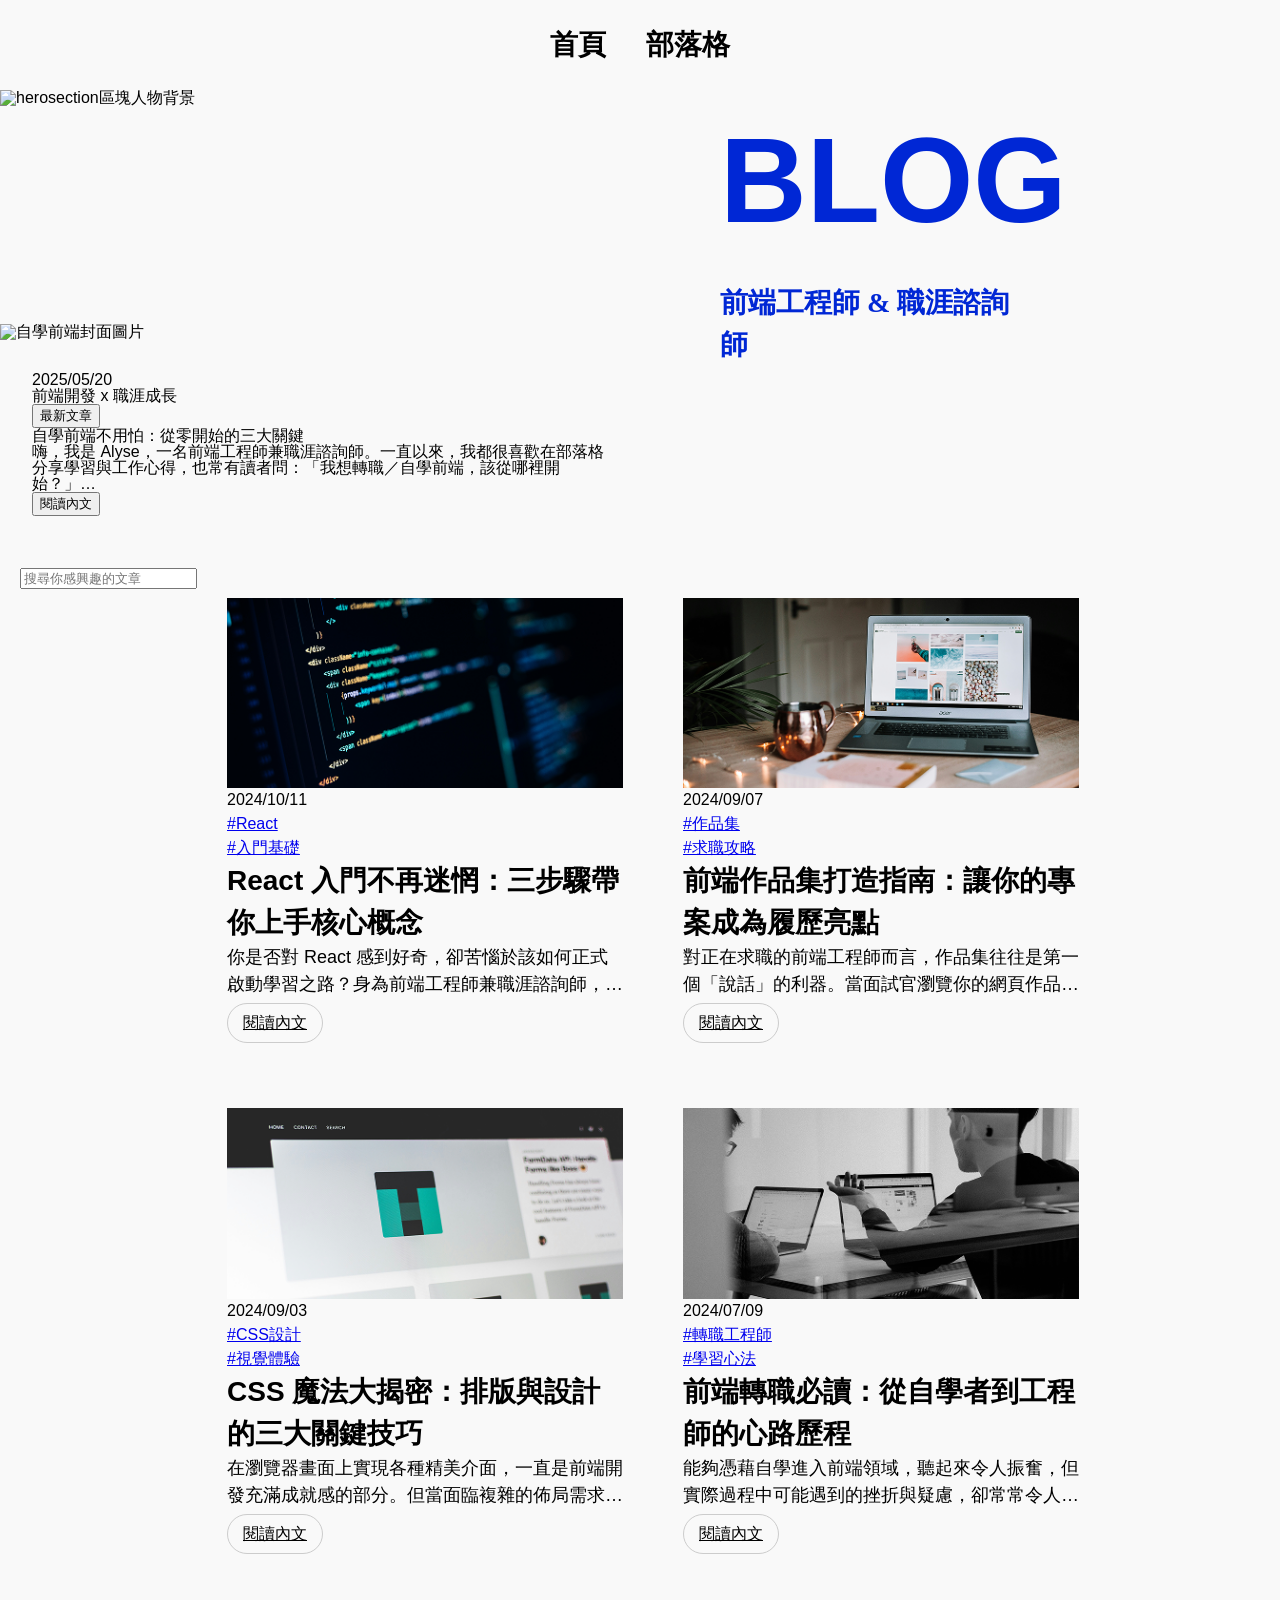
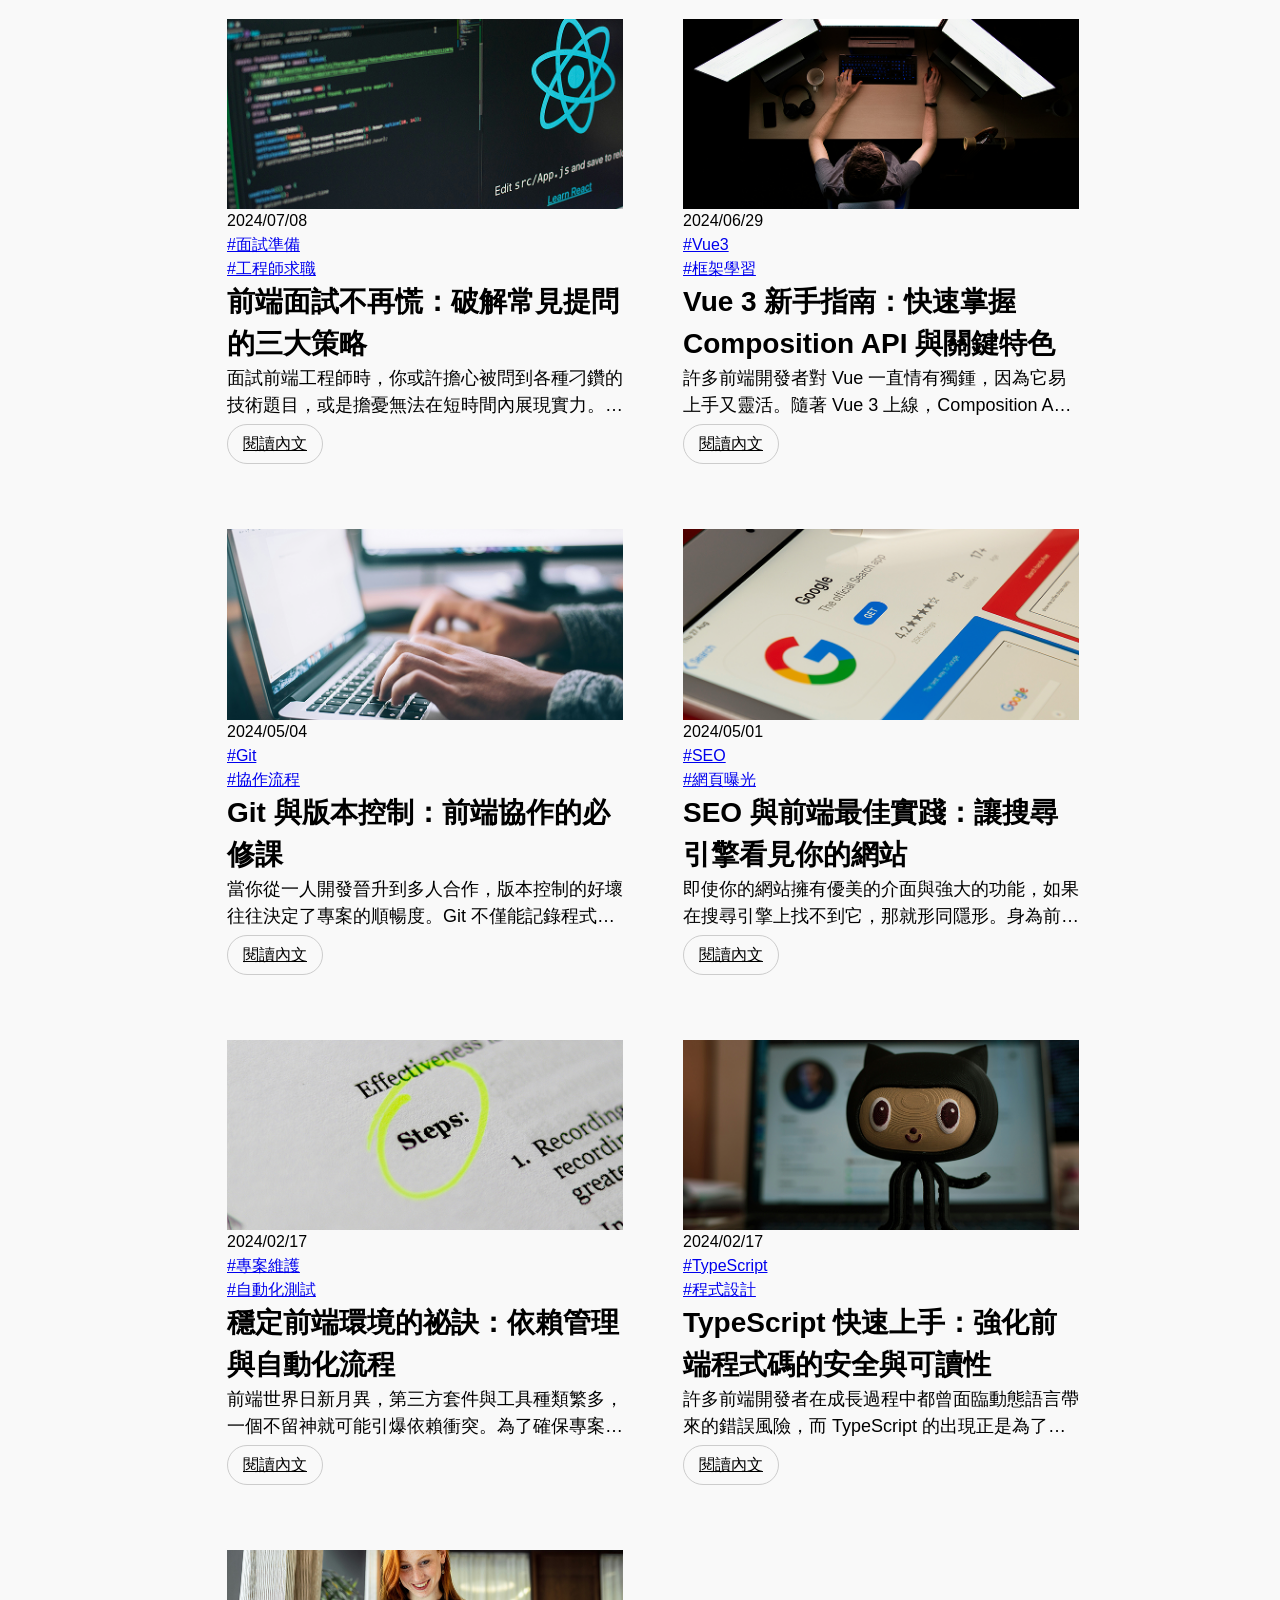
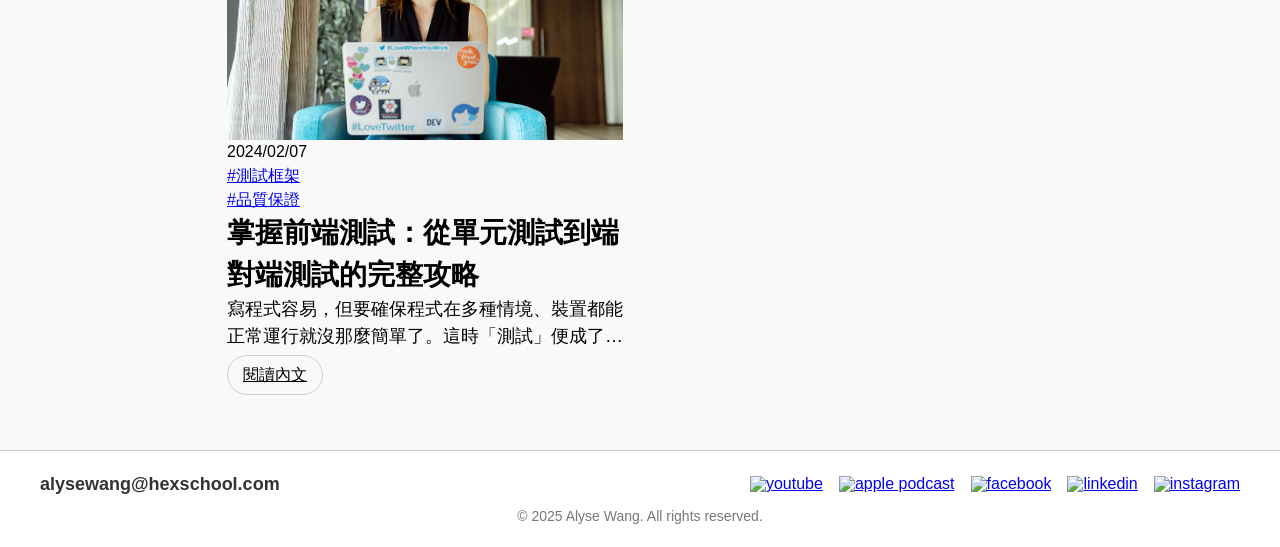
==== commit e9b88125: "all first edit" ====
--- a/finaltask.html
+++ b/finaltask.html
@@ -7,98 +7,151 @@
     <link rel="stylesheet" href="finaltask.css">
 </head>
 <body>
-    <div class=content>
-        <div><ul class="list">
-            <li>
-                <div class="box">
-                <img src="photo1.png" alt="pic1">
-                <time datetime="2024/10/11">2024/10/11</time>
-                <a href="#"class=hashtag>#React</a><a class=hashtag href="#">#入門基礎</a>
-                <h3>React 入門不再迷惘：三步驟帶你上手核心概念</h3>
-                <p>你是否對 React 感到好奇，卻苦惱於該如何正式啟動學習之路？身為前端工程師兼職涯諮詢師，我常遇到同學問我：「React 到底該怎麼入門？」為了幫大家減少摸索的時間，我整理出三個循序漸進的關鍵步驟，帶你更輕鬆地掌握 React 核心概念，真正把理論應用在實際專案中。</p>
-                <a class=click href="">閱讀內文</a></div>
-            </li>
-            <li ><div class="box">
-                <img src="photo2.png" alt="pic2">
-                <time datetime="2024/09/07">2024/09/07</time>
-                <a class=hashtag href="#">#作品集</a><a class=hashtag href="#">#求職攻略</a>
-                <h3>前端作品集打造指南：讓你的專案成為履歷亮點</h3>
-                <p>對正在求職的前端工程師而言，作品集往往是第一個「說話」的利器。當面試官瀏覽你的網頁作品時，能夠快速了解你的程式邏輯、設計感以及解決問題的思路。我在協助多位同學優化履歷與作品集的過程中，總結出一些關鍵要素，分享給正在打造、升級作品集的你。</p>
-                <a class=click href="">閱讀內文</a></div>
-            </li>
-            <li><div class="box">
-                <img src="photo3.png" alt="pic3">
-                <time datetime="2024/09/03">2024/09/03</time>
-                <a class=hashtag href="#">#CSS設計</a><a class=hashtag href="#">#視覺體驗</a>
-                <h3>CSS 魔法大揭密：排版與設計的三大關鍵技巧</h3>
-                <p>在瀏覽器畫面上實現各種精美介面，一直是前端開發充滿成就感的部分。但當面臨複雜的佈局需求或是響應式設計時，往往讓人抓破頭皮。這篇文章想跟大家分享我在實務專案中累積的三大技巧，幫助你更有效率地駕馭 CSS，打造兼具美感與功能性的網頁。</p>
-                <a class=click href="">閱讀內文</a></div>
-            </li>
-            <li><div class="box">
-                <img src="photo4.png" alt="pic4">
-                <time datetime="2024/07/09">2024/07/09</time>
-                <a class=hashtag href="#">#轉職工程師</a><a class=hashtag href="#">#學習心法</a>
-                <h3>前端轉職必讀：從自學者到工程師的心路歷程</h3>
-                <p>能夠憑藉自學進入前端領域，聽起來令人振奮，但實際過程中可能遇到的挫折與疑慮，卻常常令人猶豫。回想當初我也是對程式一竅不通，卻在興趣的驅使下毅然踏上自學之路。今天想透過這篇文章，分享我的轉職經驗和一些調適心態的秘訣，盼能為有心投入前端領域的你提供一些力量與方向。</p>
-                <a class=click href="">閱讀內文</a></div>
-            </li>
-            <li><div class="box">
-                <img src="photo5.png" alt="pic5">
-                <time datetime="2024/07/08">2024/07/08</time>
-                <a class=hashtag href="#">#面試準備</a><a class=hashtag href="#">#工程師求職</a>
-                <h3>前端面試不再慌：破解常見提問的三大策略</h3>
-                <p>面試前端工程師時，你或許擔心被問到各種刁鑽的技術題目，或是擔憂無法在短時間內展現實力。其實，許多面試官關注的重點並不僅是程式碼本身，更包含問題解決的流程與溝通能力。這篇文章將分享我在面試過程中常見的三大難題，以及如何以更具條理的方式回應，讓你在面試場合中脫穎而出。</p>
-                <a class=click href="">閱讀內文</a></div>
-            </li>
-            <li ><div class="box">
-                <img src="photo6.png" alt="pic6">
-                <time datetime="2024/06/29">2024/06/29</time>
-                <a class=hashtag href="#">#Vue3</a><a class=hashtag href="#">#框架學習</a>
-                <h3>Vue 3 新手指南：快速掌握 Composition API 與關鍵特色</h3>
-                <p>許多前端開發者對 Vue 一直情有獨鍾，因為它易上手又靈活。隨著 Vue 3 上線，Composition API 的導入更是大幅提升可讀性與維護性。這篇文章將帶你快速瞭解 Vue 3 的獨特魅力，並透過簡單範例幫助你更順利地切換到新版本的思維模式。</p>
-                <a class=click href="">閱讀內文</a></div>
-            </li>
-            <li><div class="box">
-                <img src="photo7.png" alt="pic7">
-                <time datetime="2024/05/04">2024/05/04</time>
-                <a class=hashtag href="#">#Git</a><a class=hashtag href="#">#協作流程</a>
-                <h3>Git 與版本控制：前端協作的必修課</h3>
-                <p>當你從一人開發晉升到多人合作，版本控制的好壞往往決定了專案的順暢度。Git 不僅能記錄程式碼變動，更能確保每位成員都在正確的分支上完成任務。透過這篇文章，你將了解常見的 Git 流程，並學會在前端專案中輕鬆管理與協作。</p>
-                <a class=click href="">閱讀內文</a></div>
-            </li>
-            <li><div class="box">
-                <img src="photo8.png" alt="pic8">
-                <time datetime="2024/05/01">2024/05/01</time>
-                <a class=hashtag href="#">#SEO</a><a class=hashtag href="#">#網頁曝光</a>
-                <h3>SEO 與前端最佳實踐：讓搜尋引擎看見你的網站</h3>
-                <p>即使你的網站擁有優美的介面與強大的功能，如果在搜尋引擎上找不到它，那就形同隱形。身為前端工程師，瞭解基本的 SEO 概念與技術是讓網站脫穎而出的關鍵。這篇文章將分享我在前端實作時，常用的 SEO 小技巧與實務做法，幫助你顯著提升網站曝光度。</p>
-                <a class=click href="">閱讀內文</a></div>
-            </li>
-            <li><div class="box">
-                <img src="photo9.png" alt="pic9">
-                <time datetime="2024/02/17">2024/02/17</time>
-                <a class=hashtag href="#">#專案維護</a><a class=hashtag href="#">#自動化測試</a>
-                <h3>穩定前端環境的祕訣：依賴管理與自動化流程</h3>
-                <p>前端世界日新月異，第三方套件與工具種類繁多，一個不留神就可能引爆依賴衝突。為了確保專案長期維護的穩定度，建立一套良好的依賴管理與自動化流程至關重要。在本文中，我會分享從套件更新到測試部署的實務經驗，讓你在開發時不再手忙腳亂。</p>
-                <a class=click href="">閱讀內文</a></div>
-            </li>
-            <li><div class="box">
-                <img src="photo10.png" alt="pic10">
-                <time datetime="2024/02/17">2024/02/17</time>
-                <a class=hashtag href="#">#TypeScript</a><a class=hashtag href="#">#程式設計</a>
-                <h3>TypeScript 快速上手：強化前端程式碼的安全與可讀性</h3>
-                <p>許多前端開發者在成長過程中都曾面臨動態語言帶來的錯誤風險，而 TypeScript 的出現正是為了改善這種情況。它能在開發階段即發現型別錯誤，並帶來更友善的程式碼提示。本篇文章將介紹如何在前端專案中導入 TypeScript，並透過真實案例展示它為開發流程帶來的優勢。</p>
-                <a class=click href="">閱讀內文</a></div>
-            </li>
-            <li><div class="box">
-                <img src="photo11.png" alt="pic11">
-                <time datetime="2024/02/07">2024/02/07</time>
-                <a class=hashtag href="#">#測試框架</a><a class=hashtag href="#">#品質保證</a>
-                <h3>掌握前端測試：從單元測試到端對端測試的完整攻略</h3>
-                <p>寫程式容易，但要確保程式在多種情境、裝置都能正常運行就沒那麼簡單了。這時「測試」便成了維持程式品質的關鍵環節。從最基礎的單元測試，到模擬使用者行為的端對端測試，每一種測試方式都有它的價值與最佳應用情境。本文將帶你認識不同類型的前端測試工具，以及如何在開發流程中實踐自動化測試，打造更穩定、可預期的專案。</p>
-                <a class=click href="">閱讀內文</a></div>
-            </li>
-        </ul></div>
+    <div class="wrap">
+        <div class="header">
+        <nav>
+        <ul class="navbar">
+            <li><a href="#">首頁</a></li>
+            <li><a href="#">部落格</a></li>
+        </ul>
+        </nav>
+    </div>
+  <!-- section hero區塊 -->
+    <section class="hero">
+        <div class="heroleft">
+            <img src="https://github.com/hexschool/2022-web-layout-training/blob/main/2025-web-camp/desktop/index/Hero%20Section.png?raw=true" alt="herosection區塊人物背景">
+        </div>
+        <div class="heroright">
+        <h1>BLOG</h1>
+        <p>前端工程師 & 職涯諮詢師</p>
+        </div>
+    </section>
+    <div class="card-container">
+    <div class="card">
+      <img class=card-img src="https://github.com/hexschool/2022-web-layout-training/blob/16da9aa899a5190ed2d5bdfe48ae1cc631b95463/2025-web-camp/desktop/blog-content/About%20Section.png?raw=true" alt="自學前端封面圖片">
+      <div class="card-content">
+        <div class="text">
+            <time datetime="2025/05/20">2025/05/20</time>
+            <h1>前端開發 x 職涯成長</h1>
+            <button>最新文章</button>
+            <h2>自學前端不用怕：從零開始的三大關鍵</h2>
+            <p>嗨，我是 Alyse，一名前端工程師兼職涯諮詢師。一直以來，我都很喜歡在部落格分享學習與工作心得，也常有讀者問：「我想轉職／自學前端，該從哪裡開始？」…</p>
+            <button class="read-btn">閱讀內文</button>
+        </div> 
+      </div>
+    </div>
+    </div>
+        <div class=content>
+             <div class="search-bar">
+            <input type="text" placeholder="搜尋你感興趣的文章" />
+            </div>
+            <div class="list"><ul class="list">
+                <li>
+                    <div class="box">
+                    <img src="photo1.png" alt="pic1">
+                    <time datetime="2024/10/11">2024/10/11</time>
+                    <a href="#"class=hashtag>#React</a><a class=hashtag href="#">#入門基礎</a>
+                    <h3>React 入門不再迷惘：三步驟帶你上手核心概念</h3>
+                    <p>你是否對 React 感到好奇，卻苦惱於該如何正式啟動學習之路？身為前端工程師兼職涯諮詢師，我常遇到同學問我：「React 到底該怎麼入門？」為了幫大家減少摸索的時間，我整理出三個循序漸進的關鍵步驟，帶你更輕鬆地掌握 React 核心概念，真正把理論應用在實際專案中。</p>
+                    <a class=click href="">閱讀內文</a></div>
+                 </li>
+                <li ><div class="box">
+                    <img src="photo2.png" alt="pic2">
+                    <time datetime="2024/09/07">2024/09/07</time>
+                    <a class=hashtag href="#">#作品集</a><a class=hashtag href="#">#求職攻略</a>
+                    <h3>前端作品集打造指南：讓你的專案成為履歷亮點</h3>
+                    <p>對正在求職的前端工程師而言，作品集往往是第一個「說話」的利器。當面試官瀏覽你的網頁作品時，能夠快速了解你的程式邏輯、設計感以及解決問題的思路。我在協助多位同學優化履歷與作品集的過程中，總結出一些關鍵要素，分享給正在打造、升級作品集的你。</p>
+                    <a class=click href="">閱讀內文</a></div>
+                </li>
+                <li><div class="box">
+                    <img src="photo3.png" alt="pic3">
+                    <time datetime="2024/09/03">2024/09/03</time>
+                    <a class=hashtag href="#">#CSS設計</a><a class=hashtag href="#">#視覺體驗</a>
+                    <h3>CSS 魔法大揭密：排版與設計的三大關鍵技巧</h3>
+                    <p>在瀏覽器畫面上實現各種精美介面，一直是前端開發充滿成就感的部分。但當面臨複雜的佈局需求或是響應式設計時，往往讓人抓破頭皮。這篇文章想跟大家分享我在實務專案中累積的三大技巧，幫助你更有效率地駕馭 CSS，打造兼具美感與功能性的網頁。</p>
+                    <a class=click href="">閱讀內文</a></div>
+                </li>
+                <li><div class="box">
+                    <img src="photo4.png" alt="pic4">
+                    <time datetime="2024/07/09">2024/07/09</time>
+                    <a class=hashtag href="#">#轉職工程師</a><a class=hashtag href="#">#學習心法</a>
+                    <h3>前端轉職必讀：從自學者到工程師的心路歷程</h3>
+                    <p>能夠憑藉自學進入前端領域，聽起來令人振奮，但實際過程中可能遇到的挫折與疑慮，卻常常令人猶豫。回想當初我也是對程式一竅不通，卻在興趣的驅使下毅然踏上自學之路。今天想透過這篇文章，分享我的轉職經驗和一些調適心態的秘訣，盼能為有心投入前端領域的你提供一些力量與方向。</p>
+                    <a class=click href="">閱讀內文</a></div>
+                </li>
+                <li><div class="box">
+                    <img src="photo5.png" alt="pic5">
+                    <time datetime="2024/07/08">2024/07/08</time>
+                    <a class=hashtag href="#">#面試準備</a><a class=hashtag href="#">#工程師求職</a>
+                    <h3>前端面試不再慌：破解常見提問的三大策略</h3>
+                    <p>面試前端工程師時，你或許擔心被問到各種刁鑽的技術題目，或是擔憂無法在短時間內展現實力。其實，許多面試官關注的重點並不僅是程式碼本身，更包含問題解決的流程與溝通能力。這篇文章將分享我在面試過程中常見的三大難題，以及如何以更具條理的方式回應，讓你在面試場合中脫穎而出。</p>
+                    <a class=click href="">閱讀內文</a></div>
+                </li>
+                <li ><div class="box">
+                    <img src="photo6.png" alt="pic6">
+                    <time datetime="2024/06/29">2024/06/29</time>
+                    <a class=hashtag href="#">#Vue3</a><a class=hashtag href="#">#框架學習</a>
+                    <h3>Vue 3 新手指南：快速掌握 Composition API 與關鍵特色</h3>
+                    <p>許多前端開發者對 Vue 一直情有獨鍾，因為它易上手又靈活。隨著 Vue 3 上線，Composition API 的導入更是大幅提升可讀性與維護性。這篇文章將帶你快速瞭解 Vue 3 的獨特魅力，並透過簡單範例幫助你更順利地切換到新版本的思維模式。</p>
+                    <a class=click href="">閱讀內文</a></div>
+                </li>
+                <li><div class="box">
+                    <img src="photo7.png" alt="pic7">
+                    <time datetime="2024/05/04">2024/05/04</time>
+                    <a class=hashtag href="#">#Git</a><a class=hashtag href="#">#協作流程</a>
+                    <h3>Git 與版本控制：前端協作的必修課</h3>
+                    <p>當你從一人開發晉升到多人合作，版本控制的好壞往往決定了專案的順暢度。Git 不僅能記錄程式碼變動，更能確保每位成員都在正確的分支上完成任務。透過這篇文章，你將了解常見的 Git 流程，並學會在前端專案中輕鬆管理與協作。</p>
+                    <a class=click href="">閱讀內文</a></div>
+                </li>
+                <li><div class="box">
+                    <img src="photo8.png" alt="pic8">
+                    <time datetime="2024/05/01">2024/05/01</time>
+                    <a class=hashtag href="#">#SEO</a><a class=hashtag href="#">#網頁曝光</a>
+                    <h3>SEO 與前端最佳實踐：讓搜尋引擎看見你的網站</h3>
+                    <p>即使你的網站擁有優美的介面與強大的功能，如果在搜尋引擎上找不到它，那就形同隱形。身為前端工程師，瞭解基本的 SEO 概念與技術是讓網站脫穎而出的關鍵。這篇文章將分享我在前端實作時，常用的 SEO 小技巧與實務做法，幫助你顯著提升網站曝光度。</p>
+                    <a class=click href="">閱讀內文</a></div>
+                </li>
+                <li><div class="box">
+                    <img src="photo9.png" alt="pic9">
+                    <time datetime="2024/02/17">2024/02/17</time>
+                    <a class=hashtag href="#">#專案維護</a><a class=hashtag href="#">#自動化測試</a>
+                    <h3>穩定前端環境的祕訣：依賴管理與自動化流程</h3>
+                    <p>前端世界日新月異，第三方套件與工具種類繁多，一個不留神就可能引爆依賴衝突。為了確保專案長期維護的穩定度，建立一套良好的依賴管理與自動化流程至關重要。在本文中，我會分享從套件更新到測試部署的實務經驗，讓你在開發時不再手忙腳亂。</p>
+                    <a class=click href="">閱讀內文</a></div>
+                </li>
+                <li><div class="box">
+                    <img src="photo10.png" alt="pic10">
+                    <time datetime="2024/02/17">2024/02/17</time>
+                    <a class=hashtag href="#">#TypeScript</a><a class=hashtag href="#">#程式設計</a>
+                    <h3>TypeScript 快速上手：強化前端程式碼的安全與可讀性</h3>
+                    <p>許多前端開發者在成長過程中都曾面臨動態語言帶來的錯誤風險，而 TypeScript 的出現正是為了改善這種情況。它能在開發階段即發現型別錯誤，並帶來更友善的程式碼提示。本篇文章將介紹如何在前端專案中導入 TypeScript，並透過真實案例展示它為開發流程帶來的優勢。</p>
+                    <a class=click href="">閱讀內文</a></div>
+                </li>
+                <li><div class="box">
+                    <img src="photo11.png" alt="pic11">
+                    <time datetime="2024/02/07">2024/02/07</time>
+                    <a class=hashtag href="#">#測試框架</a><a class=hashtag href="#">#品質保證</a>
+                    <h3>掌握前端測試：從單元測試到端對端測試的完整攻略</h3>
+                    <p>寫程式容易，但要確保程式在多種情境、裝置都能正常運行就沒那麼簡單了。這時「測試」便成了維持程式品質的關鍵環節。從最基礎的單元測試，到模擬使用者行為的端對端測試，每一種測試方式都有它的價值與最佳應用情境。本文將帶你認識不同類型的前端測試工具，以及如何在開發流程中實踐自動化測試，打造更穩定、可預期的專案。</p>
+                    <a class=click href="">閱讀內文</a></div>
+                </li>
+            </ul></div>
+        </div>
     </div>
 </body>
+<footer class="footer">
+      <div class="footer-top">
+        <a class="mail" href="mailto:alysewang@hexschool.com">alysewang@hexschool.com</a>
+
+        <ul class="icon">
+          <li><a href="#"><img src="https://github.com/hexschool/2022-web-layout-training/blob/main/2025-web-camp/desktop/index/onlyIcon.png?raw=true" alt="youtube"></a></li>
+          <li><a href="#"><img src="https://github.com/hexschool/2022-web-layout-training/blob/main/2025-web-camp/desktop/index/onlyIcon-1.png?raw=true" alt="apple podcast"></a></li>
+          <li><a href="#"><img src="https://github.com/hexschool/2022-web-layout-training/blob/main/2025-web-camp/desktop/index/onlyIcon-2.png?raw=true" alt="facebook"></a></li>
+          <li><a href="#"><img src="https://github.com/hexschool/2022-web-layout-training/blob/main/2025-web-camp/desktop/index/icons8-linkedin.png?raw=true" alt="linkedin"></a></li>
+          <li><a href="#"><img src="https://github.com/hexschool/2022-web-layout-training/blob/main/2025-web-camp/desktop/index/onlyIcon-3.png?raw=true" alt="instagram"></a></li>
+        </ul>
+      </div>
+
+      <p class="copyright">© 2025 Alyse Wang. All rights reserved.</p>
+    </footer>
 </html>
--- a/finaltask.css
+++ b/finaltask.css
@@ -2,7 +2,6 @@
    v2.0 | 20110126
    License: none (public domain)
 */
-
 html, body, div, span, applet, object, iframe,
 h1, h2, h3, h4, h5, h6, p, blockquote, pre,
 a, abbr, acronym, address, big, cite, code,
@@ -12,93 +11,252 @@
 dl, dt, dd, ol, ul, li,
 fieldset, form, label, legend,
 table, caption, tbody, tfoot, thead, tr, th, td,
-article, aside, canvas, details, embed, 
-figure, figcaption, footer, header, hgroup, 
+article, aside, canvas, details, embed,
+figure, figcaption, footer, header, hgroup,
 menu, nav, output, ruby, section, summary,
 time, mark, audio, video {
-	margin: 0;
-	padding: 0;
-	border: 0;
-	font-size: 100%;
-	font: inherit;
-	vertical-align: baseline;
-}
+  margin: 0;
+  padding: 0;
+  border: 0;
+  font-size: 100%;
+  font: inherit;
+  vertical-align: baseline;
+}
+
 /* HTML5 display-role reset for older browsers */
-article, aside, details, figcaption, figure, 
+article, aside, details, figcaption, figure,
 footer, header, hgroup, menu, nav, section {
-	display: block;
-}
+  display: block;
+}
+
 body {
-	line-height: 1;
-}
+  line-height: 1;
+}
+
 ol, ul {
-	list-style: none;
-}
+  list-style: none;
+}
+
 blockquote, q {
-	quotes: none;
-}
+  quotes: none;
+}
+
 blockquote:before, blockquote:after,
 q:before, q:after {
-	content: '';
-	content: none;
-}
+  content: "";
+  content: none;
+}
+
 table {
-	border-collapse: collapse;
-	border-spacing: 0;
-}
-h3{
-    font-size: 32px;
-    font-weight: bold;
-}
-.content{
-    display: flex;
-    max-width: 1580px;
-    padding: 0 20px;
-    justify-content: space-between;
-    margin: 0 auto; 
-}
-
-.list{
-    max-width: 1580px;
-    display: flex;
-    flex-wrap: wrap;
-}
-.box{
-    width: 416px;
-    display: flex;
-    flex-direction: column;
-    align-items: left;
-    margin: 20px;
-    padding: 10px;
-    line-height: 1.5;}
-    
-
-.box p{
-    font-size: 18px;
-    display:-webkit-box;
-    -webkit-line-clamp: 2;
-    -webkit-box-orient: vertical;
-    overflow: hidden;
-    text-overflow: ellipsis;
+  border-collapse: collapse;
+  border-spacing: 0;
+}
+body {
+      font-family: "Helvetica Neue", sans-serif;
+      margin: 0;
+      padding: 0;
+      background-color: #f9f9f9;
     }
 
-.click{
-    display: flex;
-    align-items: center;
-    justify-content: center;
-    flex-wrap: wrap;
-    width: 96px;
-    height: 40px;
-    padding: 3px;
-    border:1px solid #ccc;
-    border-radius: 40px;
-    margin-top: 5px;
-    margin-bottom:5px;
-    font-size: 16px;
-    color:black
+.wrap{
+  max-width: 1580px;
+  margin: 0 auto;
+  justify-content: center;
+}
+
+img {
+  max-width: 100%;
+  height: auto;
+}
+*,
+*::before,
+*::after {
+  box-sizing: border-box;
+}
+.wrap {
+  max-width: 1920px;
+  margin: 0 auto;
+}
+/* navbar */
+.header .navbar {
+  display: flex;
+  justify-content: center;
+  align-items: center;
+  gap: 40px;
+  font-family: "Noto Sans TC", sans-serif;
+  padding: 24px 80px;
+}
+.navbar li {
+  height: 42px;
+  font-weight: 700;
+  font-size: 28px;
+  line-height: 150%;
+  color: #000;
+}
+.navbar a {
+  display: block;
+  text-decoration: none;
+  color: #000;
+}
+/* herosection */
+.hero {
+  display: flex;
+}
+.heroleft,
+.heroright {
+  flex: 1;
+  min-width: 200px;
+}
+.heroleft img {
+  width: 100%;
+  height: 100%;
+  object-fit: cover;
+  display: block;
+}
+.heroright {
+  background-image: url(https://github.com/hexschool/2022-web-layout-training/blob/main/2025-web-camp/desktop/index/Hero%20Section2.png?raw=true);
+  display: flex;
+  flex-direction: column;
+  justify-content: center;
+}
+.heroright h1 {
+  width: 333px;
+  height: 180px;
+  font-family: "Noto Sans TC", sans-serif;
+  font-weight: 900;
+  font-size: 120px;
+  line-height: 150%;
+  color: #0027d5;
+  margin-left: 80px;
+  margin-bottom: 12px;
+}
+.heroright p {
+  width: 317px;
+  height: 42px;
+  font-family: "Noto Serif TC", serif;
+  font-weight: 700;
+  font-size: 28px;
+  line-height: 150%;
+  color: #0027d5;
+  margin-left: 80px;
+  margin-right: 16px;
+}
+.card-content {
+      padding: 32px;
+      width: 50%;
     }
 
-h3{
-    font-size: 28px;
-    font-weight: bold;
-}+.text{
+  align-items: center;
+}
+.text-img{
+  max-width: 50%;
+  object-fit: cover;}
+
+
+h3 {
+  font-size: 28px;
+  font-weight: bold;
+}
+
+.content{ 
+  display: flex;
+  max-width: 1580px;
+  padding:20px;
+  justify-content: space-between;
+  margin: 0 auto;}
+
+
+.list {
+  max-width: 1580px;
+  display: flex;
+  flex-wrap: wrap;
+  margin: 0 auto;
+  
+}
+
+.box {
+  width: 416px;
+  display: flex;
+  flex-direction: column;
+  align-items: left;
+  margin: 20px;
+  padding: 10px;
+  line-height: 1.5;
+}
+
+.box p {
+  font-size: 18px;
+  display: -webkit-box;
+  -webkit-line-clamp: 2;
+  -webkit-box-orient: vertical;
+  overflow: hidden;
+  text-overflow: ellipsis;
+}
+
+.click {
+  display: flex;
+  align-items: center;
+  justify-content: center;
+  flex-wrap: wrap;
+  width: 96px;
+  height: 40px;
+  padding: 3px;
+  border: 1px solid #ccc;
+  border-radius: 40px;
+  margin-top: 5px;
+  margin-bottom: 5px;
+  font-size: 16px;
+  color: black;
+}
+
+.footer {
+  margin-top: auto;
+  background-color: #ffffff;
+  border-top: 1px solid #ccc;
+  padding: 24px 40px;
+}
+
+.footer-top {
+  display: flex;
+  justify-content: space-between;
+  align-items: center;
+  flex-wrap: wrap; /* RWD */
+  margin-bottom: 16px;
+}
+
+.mail {
+  font-size: 18px;
+  font-weight: bold;
+  color: #333;
+  text-decoration: none;
+}
+
+.mail:hover {
+  text-decoration: underline;
+}
+
+.icon {
+  list-style: none;
+  display: flex;
+  gap: 16px;
+  padding: 0;
+  margin: 0;
+}
+
+.icon li img {
+  width: 28px;
+  height: 28px;
+  transition: transform 0.3s ease;
+}
+
+.icon li img:hover {
+  transform: scale(1.8);
+}
+
+.copyright {
+  text-align: center;
+  font-size: 14px;
+  color: #777;
+}
+
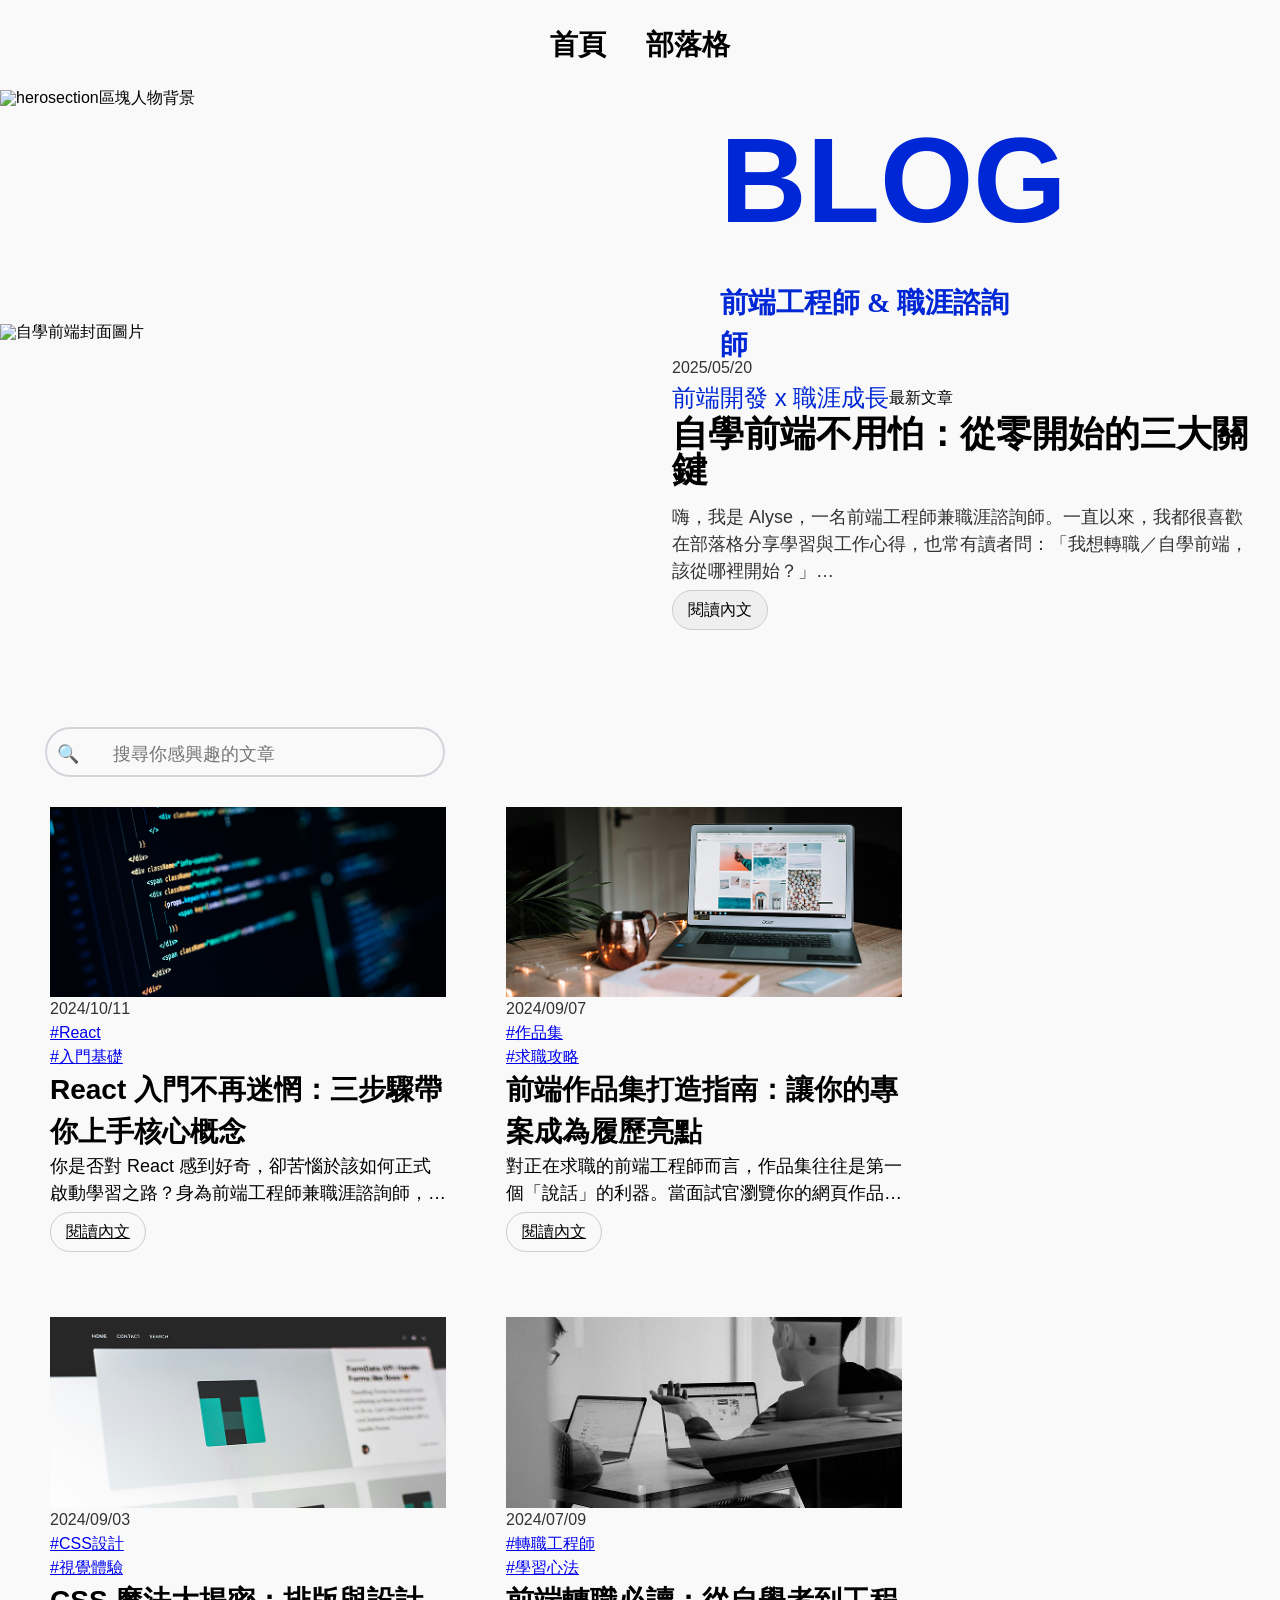
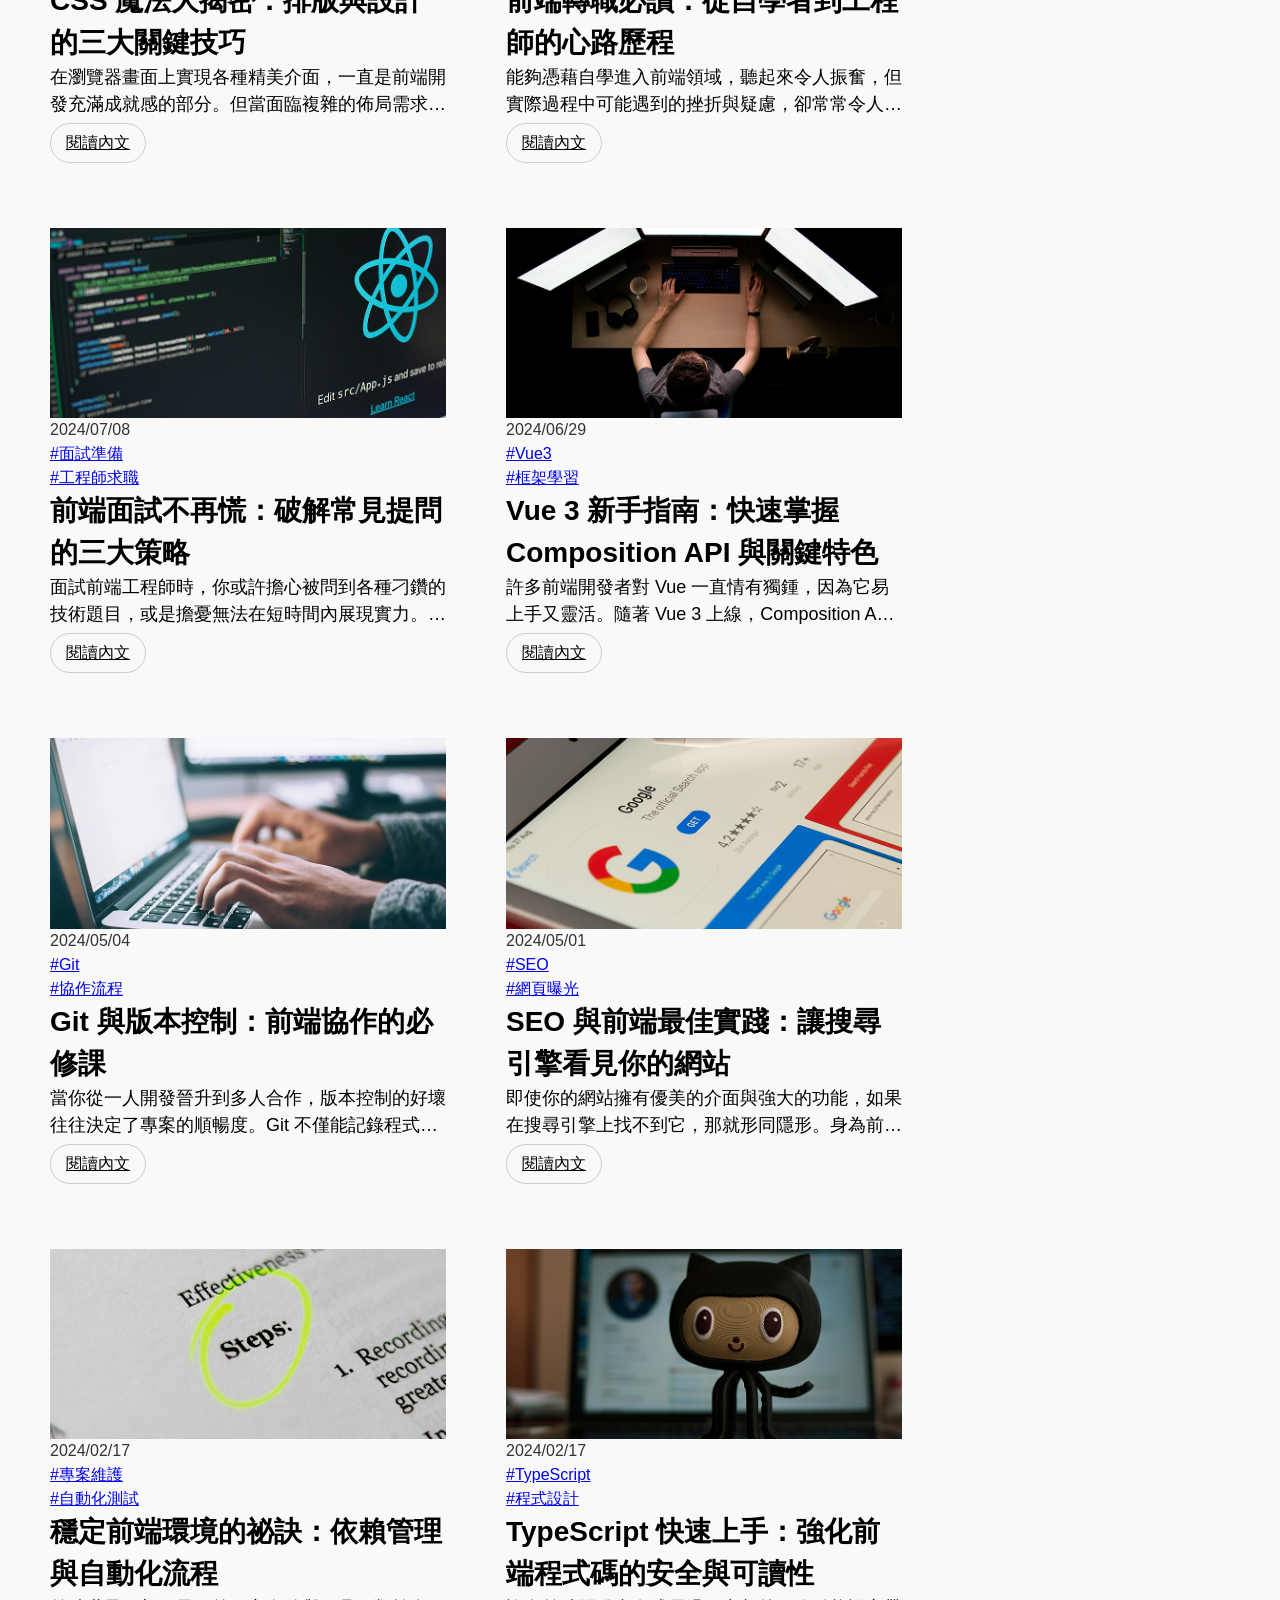
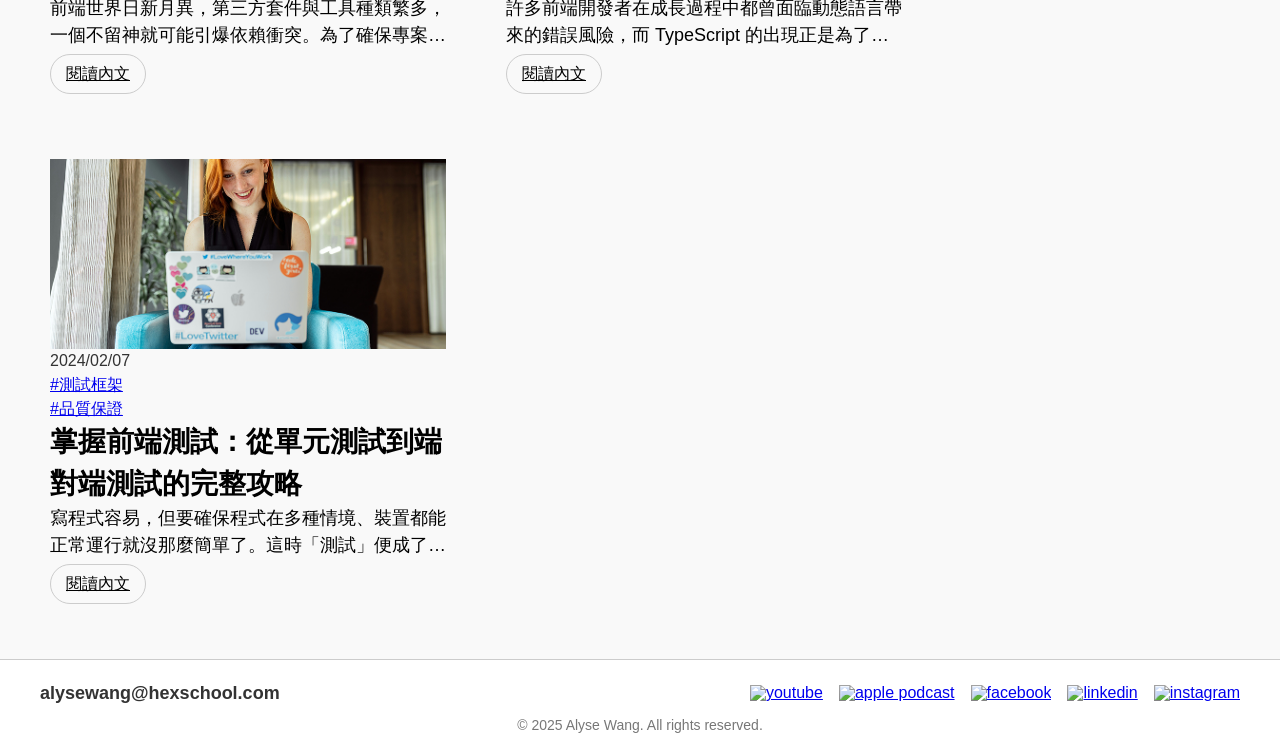
==== commit 16b59f0c: "edit finish" ====
--- a/finaltask.html
+++ b/finaltask.html
@@ -28,22 +28,20 @@
     </section>
     <div class="card-container">
     <div class="card">
-      <img class=card-img src="https://github.com/hexschool/2022-web-layout-training/blob/16da9aa899a5190ed2d5bdfe48ae1cc631b95463/2025-web-camp/desktop/blog-content/About%20Section.png?raw=true" alt="自學前端封面圖片">
-      <div class="card-content">
-        <div class="text">
+        <div class="card-img"><img src="https://github.com/hexschool/2022-web-layout-training/blob/16da9aa899a5190ed2d5bdfe48ae1cc631b95463/2025-web-camp/desktop/blog-content/About%20Section.png?raw=true" alt="自學前端封面圖片">
+        </div>
+            <div class="card-content">
             <time datetime="2025/05/20">2025/05/20</time>
-            <h1>前端開發 x 職涯成長</h1>
-            <button>最新文章</button>
-            <h2>自學前端不用怕：從零開始的三大關鍵</h2>
+            <div class="title"><h2>前端開發 x 職涯成長</h2><label>最新文章</label></div>
+            <h4>自學前端不用怕：從零開始的三大關鍵</h2>
             <p>嗨，我是 Alyse，一名前端工程師兼職涯諮詢師。一直以來，我都很喜歡在部落格分享學習與工作心得，也常有讀者問：「我想轉職／自學前端，該從哪裡開始？」…</p>
-            <button class="read-btn">閱讀內文</button>
+            <button class="click">閱讀內文</button>
         </div> 
-      </div>
     </div>
     </div>
         <div class=content>
              <div class="search-bar">
-            <input type="text" placeholder="搜尋你感興趣的文章" />
+                <input type="text" placeholder="搜尋你感興趣的文章" />
             </div>
             <div class="list"><ul class="list">
                 <li>
--- a/finaltask.css
+++ b/finaltask.css
@@ -141,11 +141,73 @@
   margin-left: 80px;
   margin-right: 16px;
 }
+.card{
+  width: 100%;
+  display: flex;
+  flex-direction: row;
+}
+.card-img {
+      width: 50%;
+      height: 100%;
+      object-fit: cover;
+    }
 .card-content {
       padding: 32px;
       width: 50%;
-    }
-
+      display: flex;
+      flex-direction: column;
+      justify-content: center;
+      align-items: left;
+    }
+  .card-content h4 {
+      font-size: 36px;
+      font-weight: bold;
+      margin-bottom: 16px;
+      font-family: "Noto Serif TC", serif;
+    }
+  .card-content h2 {
+    font-size: 24px;
+    line-height: 1.5;
+    color:#0027d5;
+    }
+  .card-content a {
+      display: inline-block;
+      padding: 12px 24px;
+      background-color: #0027d5;
+      color: #fff;
+      text-decoration: none;
+      border-radius: 4px;
+  }
+    .card-content a:hover {
+      background-color: #0019a0;
+    }
+  .card-content p {
+    font-size: 18px;
+    line-height: 1.5;
+    color: #333;
+  }
+  button{
+    width: 96px;
+    height: 40px;
+    font-size: 16px;
+    color: #333;
+    border: 1px solid #ccc;
+    border-radius: 40px;
+    justify-content: center;
+    align-items: center;
+  }
+  time{
+    font-size: 16px;
+    color: #333;
+    line-height: 1.5;
+  
+  }
+
+  .title{
+    display: flex;
+    flex-direction: row;
+    align-items: center;
+  }
 .text{
   align-items: center;
 }
@@ -164,8 +226,32 @@
   max-width: 1580px;
   padding:20px;
   justify-content: space-between;
-  margin: 0 auto;}
-
+  margin: 0 auto;
+  flex-wrap: wrap;}
+
+.search-bar {
+      margin-top: 40px;
+      border: 2px solid #d1d5db;
+      border-radius: 30px;
+      width :400px;
+      margin-left: 25px;
+      height: 50px;
+    }
+    .search-bar input {
+      padding: 15px 10px;
+      border: none;
+      outline: none;
+      flex: 1;
+      font-size: 18px;
+      background: transparent;
+    }
+
+    .search-bar::before {
+      content: "🔍";
+      padding: 0 10px;
+      margin-right: 10px;
+      font-size: 18px;
+    }
 
 .list {
   max-width: 1580px;
@@ -215,6 +301,8 @@
   background-color: #ffffff;
   border-top: 1px solid #ccc;
   padding: 24px 40px;
+  max-width: 1920px;
+  margin: 0 auto;
 }
 
 .footer-top {
